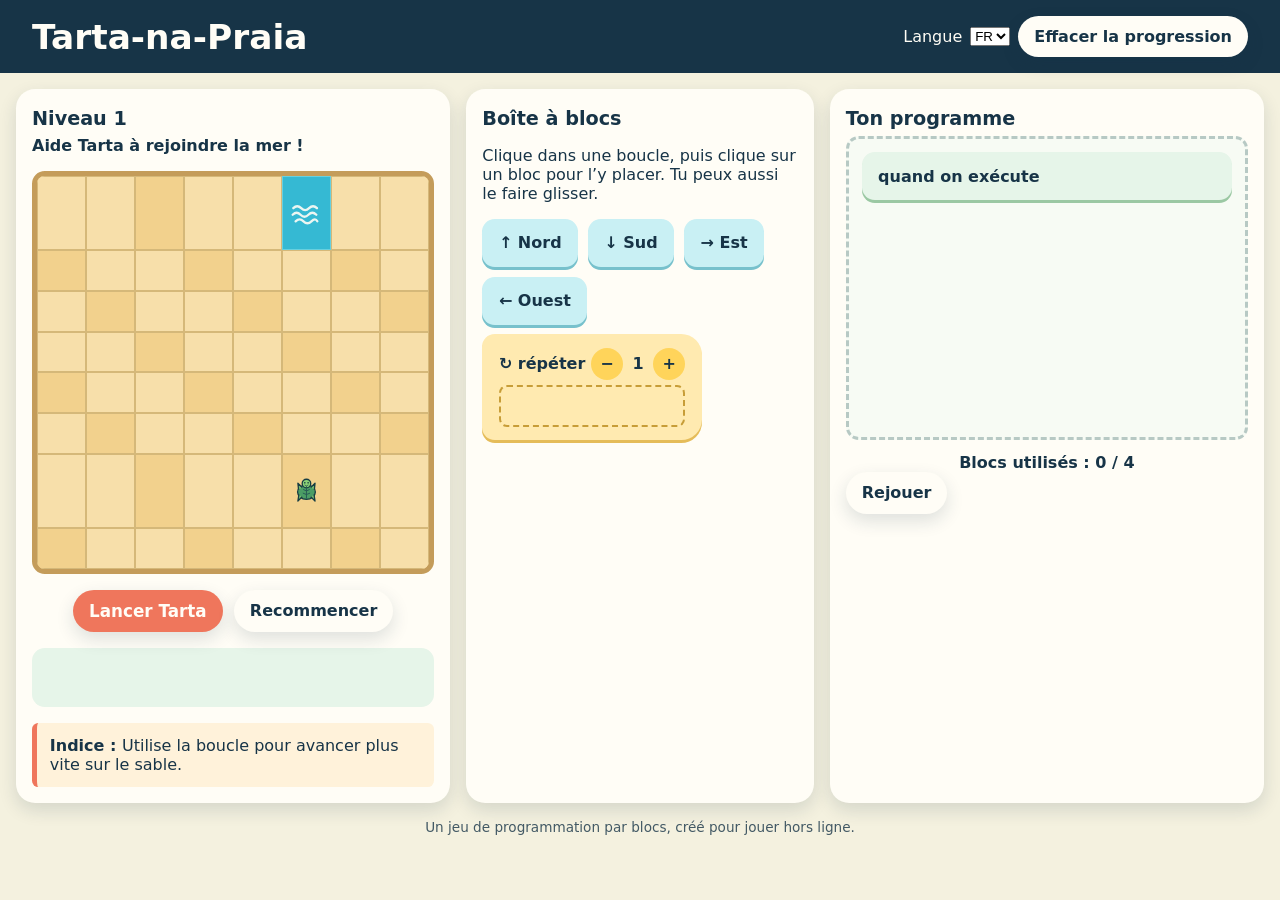
==== index.html @ 9bc4e411 "Premier commit : jeu Tarta-na-Praia, niveau 1 et vérification des langues Co-Authored-By: Claude Opu" ====
<!doctype html>
<html lang="fr">
<head>
  <meta charset="utf-8">
  <meta name="viewport" content="width=device-width, initial-scale=1">
  <title>Tarta-na-Praia</title>
  <style>
    :root { --sable:#f7dfaa; --sable-2:#f2d18d; --mer:#35b9d3; --mer-fonce:#1486aa; --roche:#394652; --encre:#173447; --corail:#ef765c; --jaune:#ffd45a; --blanc:#fffdf6; --ombre:0 7px 18px #15344724; }
    * { box-sizing:border-box; }
    body { margin:0; min-height:100vh; color:var(--encre); background:#f4f1df; font-family:system-ui,-apple-system,"Segoe UI",sans-serif; }
    header { display:flex; align-items:center; justify-content:space-between; gap:1rem; padding:1rem clamp(1rem,3vw,2rem); background:var(--encre); color:var(--blanc); }
    header h1 { margin:0; font-size:clamp(1.4rem,4vw,2.15rem); }
    .top-actions { display:flex; align-items:center; gap:.5rem; flex-wrap:wrap; justify-content:flex-end; }
    button, .bloc { font:inherit; }
    button { border:0; border-radius:999px; padding:.7rem 1rem; font-weight:800; color:var(--encre); background:var(--jaune); box-shadow:var(--ombre); cursor:pointer; touch-action:manipulation; }
    button:hover, button:focus-visible { filter:brightness(.96); outline:3px solid #fff; outline-offset:2px; }
    button.secondary { background:var(--blanc); }
    button.danger { background:#ffc3b7; }
    main { display:grid; grid-template-columns:minmax(250px,1fr) minmax(220px,.8fr) minmax(250px,1fr); gap:1rem; max-width:1500px; margin:0 auto; padding:1rem; }
    .zone { min-width:0; }
    .panneau { background:var(--blanc); border-radius:1.2rem; padding:1rem; box-shadow:var(--ombre); }
    h2 { margin:.1rem 0 .4rem; font-size:1.2rem; }
    .consigne { margin:.25rem 0 1rem; font-weight:700; }
    #grille { display:grid; grid-template-columns:repeat(8,1fr); aspect-ratio:1; width:min(100%,500px); margin:auto; border:5px solid #c49c5a; border-radius:.8rem; overflow:hidden; background:var(--sable); }
    .case { position:relative; display:grid; place-items:center; border:1px solid #d5b879; background:var(--sable); }
    .case:nth-child(3n) { background:var(--sable-2); }
    .case.mer { background:var(--mer); border-color:#67d0df; }
    .case.rocher { background:var(--sable-2); }
    .case svg { width:70%; height:70%; }
    .vagues { color:var(--blanc); opacity:.9; }
    .panneau-actions { display:flex; justify-content:center; gap:.7rem; flex-wrap:wrap; margin-top:1rem; }
    .panneau-actions #executer { background:var(--corail); color:var(--blanc); font-size:1.05rem; }
    .statut { min-height:3.7rem; margin:1rem 0 0; padding:.7rem 1rem; border-radius:.8rem; background:#e6f5e9; font-weight:700; text-align:center; }
    .statut.echec { background:#fff0df; }
    .statut.succes { background:#fff3ad; }
    .bibliotheque { display:flex; flex-wrap:wrap; gap:.6rem; align-items:center; }
    .bloc { user-select:none; touch-action:none; display:flex; align-items:center; gap:.35rem; min-height:3rem; padding:.65rem .85rem; border:3px solid transparent; border-radius:.8rem; background:#e6f5e9; box-shadow:0 3px 0 #9bc8a3; cursor:grab; font-weight:800; }
    .bloc:active { cursor:grabbing; }
    .supprimer { margin-left:auto; padding:.15rem .45rem; min-height:2rem; box-shadow:none; background:#ffc3b7; color:var(--encre); }
    .bloc.direction { background:#c9f0f4; box-shadow:0 3px 0 #77c1cc; }
    .bloc.boucle { background:#ffeab0; box-shadow:0 3px 0 #e5bc59; border-radius:.8rem 1.3rem 1.3rem .8rem; flex-direction:column; align-items:stretch; min-width:11rem; }
    .entete-boucle { display:flex; align-items:center; gap:.35rem; }
    .repeteur { display:flex; align-items:center; gap:.2rem; margin-left:auto; }
    .repeteur button { min-width:2rem; min-height:2rem; padding:.2rem .55rem; box-shadow:none; }
    .repeteur output { min-width:1.5rem; text-align:center; }
    .conteneur-boucle { min-height:2.6rem; padding:.35rem; border:2px dashed #c79d38; border-radius:.5rem; display:flex; flex-direction:column; gap:.4rem; }
    .conteneur-boucle.cible-active { border-color:var(--corail); background:#fff3e7; }
    .conteneur-boucle:empty::after { content:""; }
    .programme { min-height:19rem; padding:.8rem; border:3px dashed #b7c9c4; border-radius:.8rem; background:#f7fbf4; }
    .programme .bloc { width:fit-content; max-width:100%; }
    .programme > .bloc { margin-bottom:.45rem; }
    .programme > .bloc:not(.boucle), .conteneur-boucle > .bloc:not(.boucle) { width:100%; }
    .drop-active { border-color:var(--corail); background:#fff3e7; }
    .en-cours { border-color:var(--corail) !important; box-shadow:0 0 0 4px #ef765c66, 0 3px 0 #c85442 !important; }
    .compteur { margin:.8rem 0 0; text-align:center; font-weight:800; }
    .aide { margin:1rem 0 0; padding:.8rem; border-left:5px solid var(--corail); background:#fff2da; border-radius:.4rem; }
    footer { max-width:1500px; margin:auto; padding:0 1rem 1rem; font-size:.85rem; text-align:center; opacity:.8; }
    .cache { display:none !important; }
    @media (max-width:900px) { main { grid-template-columns:1fr 1fr; } .zone.grille-zone { grid-column:1 / -1; } }
    @media (max-width:620px) { header { align-items:flex-start; flex-direction:column; } .top-actions { justify-content:flex-start; } main { grid-template-columns:1fr; padding:.7rem; } .zone.grille-zone { grid-column:auto; } .panneau { padding:.8rem; } button { min-height:2.8rem; } }
  </style>
</head>
<body>
  <header>
    <h1 id="titre-jeu"></h1>
    <div class="top-actions"><label for="langues" id="label-langue"></label><select id="langues" aria-label="Langue"></select><button class="secondary" id="effacer"></button></div>
  </header>
  <main>
    <section class="zone grille-zone panneau">
      <h2 id="titre-niveau"></h2><p class="consigne" id="consigne"></p>
      <div id="grille" aria-label="Grille de jeu"></div>
      <div class="panneau-actions"><button id="executer"></button><button class="secondary" id="recommencer"></button></div>
      <div id="statut" class="statut" role="status"></div>
      <div class="aide"><strong id="indice-titre"></strong><span id="indice"></span></div>
    </section>
    <section class="zone panneau"><h2 id="boite-titre"></h2><p id="boite-explication"></p><div class="bibliotheque" id="bibliotheque"></div></section>
    <section class="zone panneau"><h2 id="programme-titre"></h2><div class="programme" id="programme"></div><p class="compteur" id="compteur"></p><button class="secondary" id="niveau-suivant"></button></section>
  </main>
  <footer id="pied"></footer>
  <script>
    "use strict";
    const TEXTES = {
      fr: {
        titre_jeu:"Tarta-na-Praia", niveau:"Niveau 1", consigne:"Aide Tarta à rejoindre la mer !", indice_titre:"Indice : ", indice_niveau_1:"Utilise la boucle pour avancer plus vite sur le sable.",
        boite_titre:"Boîte à blocs", boite_explication:"Clique dans une boucle, puis clique sur un bloc pour l’y placer. Tu peux aussi le faire glisser.", programme_titre:"Ton programme", lancer:"Lancer Tarta", recommencer:"Recommencer", effacer_progression:"Effacer la progression", langue:"Langue", langue_fr:"FR", blocs_utilises:"Blocs utilisés : {utilises} / {max}",
        quand_execute:"quand on exécute", nord:"Nord", sud:"Sud", est:"Est", ouest:"Ouest", repeter:"répéter", fois:"fois", ajouter:"Ajouter", niveau_suivant:"Niveau suivant", rejouer:"Rejouer", pied:"Un jeu de programmation par blocs, créé pour jouer hors ligne.",
        succes:"Bravo ! Tarta est dans la mer !", echec:"Oh non, Tarta n'est pas arrivée à la mer. Essaie encore !", progression_effacee:"Progression effacée.", niveau_debloque:"Niveau terminé !", erreur_langue:"Langue indisponible, retour au français.", supprimer:"Supprimer", aria_grille:"Grille du niveau", aria_bloc:"Bloc {nom}", plage:"Mer"
      }
    };
    const NIVEAUX = [{ id:"niveau-1", grille:[".....M..","........","........","........","........","........",".....S..","........"], depart:{ligne:6,colonne:5}, but:{ligne:0,colonne:5}, maxBlocs:4, indice:"indice_niveau_1", titre:"niveau" }];
    const directions = { nord:{ligne:-1,colonne:0}, sud:{ligne:1,colonne:0}, est:{ligne:0,colonne:1}, ouest:{ligne:0,colonne:-1} };
    const stockage = "tarta-na-praia-progression";
    let langue = "fr", indexNiveau = 0, programme = [], execution = false, position = {...NIVEAUX[0].depart}, cibleActive = null;
    const el = id => document.getElementById(id);
    function t(cle, valeurs={}) { const source = TEXTES[langue] || TEXTES.fr; let texte = source[cle]; if (texte === undefined) { console.warn(`Clé de traduction manquante: ${cle}`); texte = TEXTES.fr[cle] ?? cle; } return texte.replace(/\{(\w+)\}/g, (_, nom) => valeurs[nom] ?? `{${nom}}`); }
    function svgTortue() { return `<svg viewBox="0 0 100 100" aria-label="Tarta" role="img"><ellipse cx="50" cy="53" rx="27" ry="22" fill="#4b9d65" stroke="#173d42" stroke-width="4"/><path d="M37 39l-13-13 2 20M63 39l13-13-2 20M37 67L24 80l3-19M63 67l13 13-3-19" fill="#76bd70" stroke="#173d42" stroke-width="4" stroke-linejoin="round"/><circle cx="50" cy="27" r="13" fill="#8bd277" stroke="#173d42" stroke-width="4"/><circle cx="45" cy="25" r="2.5" fill="#173d42"/><circle cx="55" cy="25" r="2.5" fill="#173d42"/><path d="M45 32q5 5 10 0" fill="none" stroke="#173d42" stroke-width="2" stroke-linecap="round"/><path d="M40 45q10 9 20 0M39 56q11 9 22 0M50 35v38" fill="none" stroke="#285c55" stroke-width="3"/></svg>`; }
    function svgRocher() { return `<svg viewBox="0 0 100 100" aria-hidden="true"><path d="M15 76L20 36 44 18 72 25 89 60 78 82 35 87z" fill="#394652" stroke="#26343e" stroke-width="5"/><path d="M29 38l19-10 18 5" fill="none" stroke="#71808a" stroke-width="5" stroke-linecap="round" opacity=".65"/></svg>`; }
    function svgVagues() { return `<svg class="vagues" viewBox="0 0 100 100" aria-label="${t("plage")}"><path d="M10 35q12-12 24 0t24 0 24 0M8 55q12-12 24 0t24 0 24 0M17 75q12-12 24 0t24 0 18 0" fill="none" stroke="currentColor" stroke-width="7" stroke-linecap="round"/></svg>`; }
    function niveau() { return NIVEAUX[indexNiveau]; }
    function afficherTextes() { document.documentElement.lang = langue; el("titre-jeu").textContent=t("titre_jeu"); el("label-langue").textContent=t("langue"); el("effacer").textContent=t("effacer_progression"); el("titre-niveau").textContent=t(niveau().titre); el("consigne").textContent=t("consigne"); el("boite-titre").textContent=t("boite_titre"); el("boite-explication").textContent=t("boite_explication"); el("programme-titre").textContent=t("programme_titre"); el("executer").textContent=t("lancer"); el("recommencer").textContent=t("recommencer"); el("indice-titre").textContent=t("indice_titre"); el("indice").textContent=t(niveau().indice); el("pied").textContent=t("pied"); el("niveau-suivant").textContent=NIVEAUX.length>1?t("niveau_suivant"):t("rejouer"); el("niveau-suivant").classList.toggle("cache", false); construireLangues(); afficherCompteur(); }
    function construireLangues() { const select=el("langues"), ancienne=select.value; select.innerHTML=""; Object.keys(TEXTES).forEach(code=>{ const option=document.createElement("option"); option.value=code; option.textContent=t(`langue_${code}`); select.append(option); }); select.value=TEXTES[langue]?langue:"fr"; if(ancienne && TEXTES[ancienne]) select.value=ancienne; }
    function dessinerGrille() { const niveauActuel=niveau(), grille=el("grille"); grille.innerHTML=""; grille.setAttribute("aria-label",t("aria_grille")); niveauActuel.grille.forEach((ligne,li)=>[...ligne].forEach((type,co)=>{ const cellule=document.createElement("div"); cellule.className="case"; if(type==="M") { cellule.classList.add("mer"); cellule.innerHTML=svgVagues(); } else if(type==="#") { cellule.classList.add("rocher"); cellule.innerHTML=svgRocher(); } if(li===position.ligne && co===position.colonne) { cellule.insertAdjacentHTML("beforeend",svgTortue()); cellule.classList.add("tarta"); } grille.append(cellule); })); }
    function fabriquerBloc(type, options={}) { const bloc=document.createElement("div"); bloc.className=`bloc ${type=== "boucle" ? "boucle":"direction"}`; bloc.dataset.type=type; bloc.draggable=true; bloc.setAttribute("role","button"); bloc.setAttribute("aria-label",t("aria_bloc",{nom:type==="depart"?t("quand_execute"):type==="boucle"?t("repeter"):t(type)})); if(type!=="boucle" && type!=="depart") { bloc.textContent={nord:"↑ ",sud:"↓ ",est:"→ ",ouest:"← "}[type]+t(type); } else if(type==="boucle") { const entete=document.createElement("div"); entete.className="entete-boucle"; entete.append("↻ ",t("repeter")); const repeteur=document.createElement("span"); repeteur.className="repeteur"; const moins=document.createElement("button"); moins.type="button"; moins.textContent="−"; moins.setAttribute("aria-label","−"); const valeur=document.createElement("output"); valeur.textContent=options.repetitions||1; const plus=document.createElement("button"); plus.type="button"; plus.textContent="+"; plus.setAttribute("aria-label","+"); moins.addEventListener("click",e=>{e.stopPropagation(); valeur.value=Math.max(1,Number(valeur.value)-1);}); plus.addEventListener("click",e=>{e.stopPropagation(); valeur.value=Math.min(9,Number(valeur.value)+1);}); repeteur.append(moins,valeur,plus); entete.append(repeteur); bloc.append(entete); const contenu=document.createElement("div"); contenu.className="conteneur-boucle"; bloc.append(contenu); } ajouterInteractions(bloc); return bloc; }
    function ajouterInteractions(bloc) { bloc.addEventListener("dragstart",e=>{ bloc.dataset.drague="oui"; e.dataTransfer.setData("text/plain",bloc.dataset.type); e.dataTransfer.effectAllowed="copy"; }); bloc.addEventListener("dragend",()=>setTimeout(()=>delete bloc.dataset.drague,1000)); bloc.addEventListener("click",()=>{ if(bloc.dataset.drague) { delete bloc.dataset.drague; return; } if(!execution && !bloc.closest("#programme")) ajouterAuProgramme(bloc.dataset.type); }); }
    function construireBibliotheque() { const b=el("bibliotheque"); b.innerHTML=""; ["nord","sud","est","ouest","boucle"].forEach(type=>b.append(fabriquerBloc(type))); }
    function ajouterAuProgramme(type, cible=cibleActive || el("programme"), repetitions=1) { if(compterBlocs(programme)>=niveau().maxBlocs) return; const bloc=fabriquerBloc(type,{repetitions}); ajouterBoutonSuppression(bloc); cible.append(bloc); if(type==="boucle") { const contenu=bloc.querySelector(".conteneur-boucle"); installerZoneDepot(contenu); installerCibleClique(contenu); } programme=serialiserProgramme(); afficherCompteur(); }
    function compterBlocs(noeuds=programme) { return noeuds.reduce((total,noeud)=>total+1+(noeud.type==="boucle"?compterBlocs(noeud.enfants):0),0); }
    function serialiserProgramme(conteneur=el("programme")) { return [...conteneur.children].filter(n=>n.dataset.type && n.dataset.type!=="depart").map(n=>({type:n.dataset.type,repetitions:n.dataset.type==="boucle"?Number(n.querySelector("output").value):undefined,enfants:n.dataset.type==="boucle"?serialiserProgramme(n.querySelector(".conteneur-boucle")):[]})); }
    function rendreProgramme() { const zone=el("programme"); zone.innerHTML=""; const depart=fabriquerBloc("depart"); depart.dataset.type="depart"; depart.draggable=false; depart.className="bloc"; depart.textContent=t("quand_execute"); zone.append(depart); programme.forEach(noeud=>zone.append(rendreNoeud(noeud))); installerZoneDepot(zone); afficherCompteur(); }
    function ajouterBoutonSuppression(bloc) { const bouton=document.createElement("button"); bouton.type="button"; bouton.className="supprimer"; bouton.textContent="×"; bouton.setAttribute("aria-label",t("supprimer")); bouton.title=t("supprimer"); bouton.addEventListener("click",e=>{ e.stopPropagation(); if(execution) return; bloc.remove(); programme=serialiserProgramme(); afficherCompteur(); }); bloc.append(bouton); }
    function rendreNoeud(noeud) { const bloc=fabriquerBloc(noeud.type,{repetitions:noeud.repetitions}); if(noeud.type==="boucle") { const contenu=bloc.querySelector(".conteneur-boucle"); noeud.enfants.forEach(enfant=>contenu.append(rendreNoeud(enfant))); installerZoneDepot(contenu); installerCibleClique(contenu); } ajouterBoutonSuppression(bloc); return bloc; }
    function installerZoneDepot(zone) { if(zone.dataset.depotInstalle==="oui") return; zone.dataset.depotInstalle="oui"; zone.addEventListener("dragover",e=>{e.preventDefault(); e.stopPropagation(); if(compterBlocs(programme)<niveau().maxBlocs) zone.classList.add("drop-active");}); zone.addEventListener("dragleave",()=>zone.classList.remove("drop-active")); zone.addEventListener("drop",e=>{e.preventDefault(); e.stopPropagation(); zone.classList.remove("drop-active"); if(compterBlocs(programme)>=niveau().maxBlocs) return; const type=e.dataTransfer.getData("text/plain"); if(["nord","sud","est","ouest","boucle"].includes(type)) { ajouterAuProgramme(type,zone); } }); }
    function installerCibleClique(zone) { if(zone.dataset.clicInstalle==="oui") return; zone.dataset.clicInstalle="oui"; zone.addEventListener("click",e=>{ e.stopPropagation(); cibleActive=zone; document.querySelectorAll(".conteneur-boucle").forEach(autre=>autre.classList.toggle("cible-active",autre===zone)); }); }
    function afficherCompteur() { el("compteur").textContent=t("blocs_utilises",{utilises:compterBlocs(programme),max:niveau().maxBlocs}); }
    function reinitialiser() { programme=[]; cibleActive=null; position={...niveau().depart}; execution=false; el("statut").className="statut"; el("statut").textContent=""; dessinerGrille(); rendreProgramme(); }
    function pause(ms) { return new Promise(resolve=>setTimeout(resolve,ms)); }
    function surligner(bloc,on) { bloc.classList.toggle("en-cours",on); }
    async function executerNoeuds(noeuds, elements) { for(let i=0;i<noeuds.length;i++) { const noeud=noeuds[i], bloc=elements[i]; surligner(bloc,true); if(noeud.type==="boucle") { for(let tour=0;tour<noeud.repetitions;tour++) await executerNoeuds(noeud.enfants,[...bloc.querySelector(".conteneur-boucle").children]); } else await deplacer(noeud.type); surligner(bloc,false); if(!execution) return false; } return true; }
    async function deplacer(type) { const niveauActuel=niveau(), delta=directions[type], prochaine={ligne:position.ligne+delta.ligne,colonne:position.colonne+delta.colonne}; await pause(400); if(prochaine.ligne<0||prochaine.ligne>=8||prochaine.colonne<0||prochaine.colonne>=8||niveauActuel.grille[prochaine.ligne][prochaine.colonne]==="#") { const tortue=el("grille").querySelector(".tarta"); if(tortue) { tortue.animate([{transform:"translateX(-5px)"},{transform:"translateX(5px)"},{transform:"translateX(0)"}],{duration:280}); } return; } position=prochaine; dessinerGrille(); }
    async function lancer() { if(execution) return; execution=true; el("statut").className="statut"; el("statut").textContent=""; const noeuds=programme; const blocs=[...el("programme").children].slice(1); await executerNoeuds(noeuds,blocs); execution=false; const atteint=position.ligne===niveau().but.ligne&&position.colonne===niveau().but.colonne; if(atteint) { el("statut").className="statut succes"; el("statut").textContent=t("succes"); const tortue=el("grille").querySelector(".tarta"); if(tortue) tortue.animate([{transform:"translateY(0)"},{transform:"translateY(-8px)"},{transform:"translateY(0)"}],{duration:700,iterations:2}); sauvegarder(); } else { el("statut").className="statut echec"; el("statut").textContent=t("echec"); } }
    function sauvegarder() { try { const donnees=JSON.parse(localStorage.getItem(stockage)||"{}"); donnees[indexNiveau]=true; localStorage.setItem(stockage,JSON.stringify(donnees)); } catch(erreur) { console.warn("Sauvegarde indisponible",erreur); } }
    function effacerProgression() { try { localStorage.removeItem(stockage); el("statut").textContent=t("progression_effacee"); } catch(erreur) { console.warn("Effacement indisponible",erreur); } }
    function changerLangue(code) { langue=TEXTES[code]?code:"fr"; try { localStorage.setItem("tarta-na-praia-langue",langue); } catch(erreur) { console.warn("Langue non mémorisée",erreur); } afficherTextes(); rendreProgramme(); }
    el("executer").addEventListener("click",lancer); el("recommencer").addEventListener("click",reinitialiser); el("effacer").addEventListener("click",effacerProgression); el("langues").addEventListener("change",e=>changerLangue(e.target.value)); el("niveau-suivant").addEventListener("click",()=>{ indexNiveau=NIVEAUX.length>1?(indexNiveau+1)%NIVEAUX.length:0; afficherTextes(); reinitialiser(); });
    try { const langueSauvee=localStorage.getItem("tarta-na-praia-langue"); if(langueSauvee && TEXTES[langueSauvee]) langue=langueSauvee; } catch(erreur) { console.warn("Lecture de langue indisponible",erreur); }
    afficherTextes(); construireBibliotheque(); rendreProgramme(); installerZoneDepot(el("programme")); dessinerGrille();
  </script>
</body>
</html>
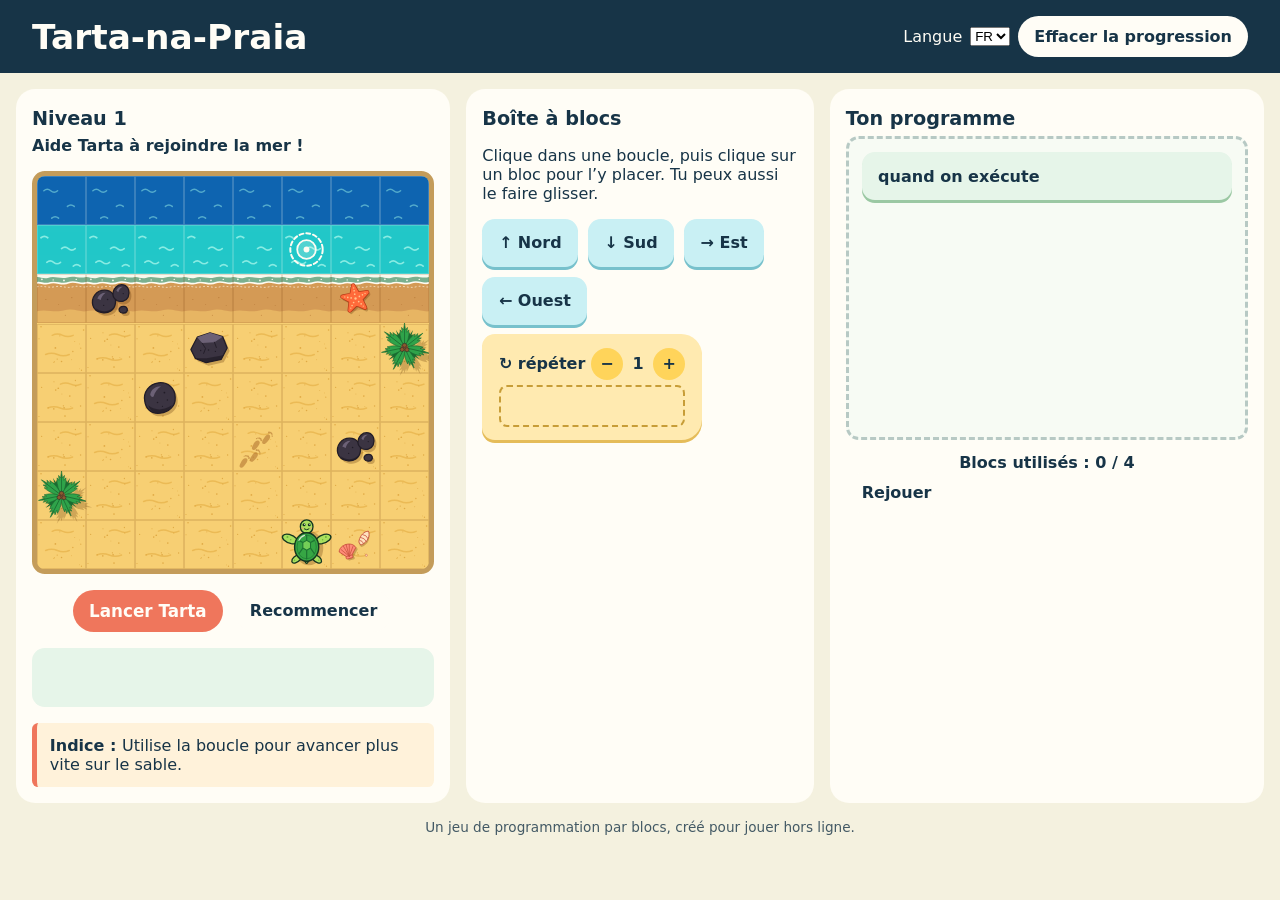
==== commit 4d509dff: "Grille de plage : visuels Claude Design en 3 calques Sprites et palette tarta-plage-A intégrés dans " ====
--- a/index.html
+++ b/index.html
@@ -5,7 +5,7 @@
   <meta name="viewport" content="width=device-width, initial-scale=1">
   <title>Tarta-na-Praia</title>
   <style>
-    :root { --sable:#f7dfaa; --sable-2:#f2d18d; --mer:#35b9d3; --mer-fonce:#1486aa; --roche:#394652; --encre:#173447; --corail:#ef765c; --jaune:#ffd45a; --blanc:#fffdf6; --ombre:0 7px 18px #15344724; }
+    :root { --mer:#35b9d3; --mer-fonce:#1486aa; --encre:#173447; --corail:#ef765c; --jaune:#ffd45a; --blanc:#fffdf6; --ombre:0 7px 18px #15344724; }
     * { box-sizing:border-box; }
     body { margin:0; min-height:100vh; color:var(--encre); background:#f4f1df; font-family:system-ui,-apple-system,"Segoe UI",sans-serif; }
     header { display:flex; align-items:center; justify-content:space-between; gap:1rem; padding:1rem clamp(1rem,3vw,2rem); background:var(--encre); color:var(--blanc); }
@@ -21,13 +21,14 @@
     .panneau { background:var(--blanc); border-radius:1.2rem; padding:1rem; box-shadow:var(--ombre); }
     h2 { margin:.1rem 0 .4rem; font-size:1.2rem; }
     .consigne { margin:.25rem 0 1rem; font-weight:700; }
-    #grille { display:grid; grid-template-columns:repeat(8,1fr); aspect-ratio:1; width:min(100%,500px); margin:auto; border:5px solid #c49c5a; border-radius:.8rem; overflow:hidden; background:var(--sable); }
-    .case { position:relative; display:grid; place-items:center; border:1px solid #d5b879; background:var(--sable); }
-    .case:nth-child(3n) { background:var(--sable-2); }
-    .case.mer { background:var(--mer); border-color:#67d0df; }
-    .case.rocher { background:var(--sable-2); }
-    .case svg { width:70%; height:70%; }
-    .vagues { color:var(--blanc); opacity:.9; }
+    #grille { position:relative; aspect-ratio:1; width:min(100%,500px); margin:auto; border:5px solid #c49c5a; border-radius:.8rem; overflow:hidden; background:var(--sable); }
+    .calque { position:absolute; inset:0; display:grid; grid-template-columns:repeat(8,1fr); grid-template-rows:repeat(8,1fr); }
+    .calque-sol > svg { width:100%; height:100%; display:block; }
+    .calque-objets, .calque-tarta { pointer-events:none; }
+    .calque-objets > svg { width:100%; height:100%; display:block; overflow:visible; }
+    .tarta-position { grid-area:1 / 1; transform:translate(calc(var(--colonne) * 100%), calc(var(--ligne) * 100%)); transition:transform 250ms ease-in-out; }
+    .tarta-position > svg { width:100%; height:100%; display:block; overflow:visible; }
+    @media (prefers-reduced-motion:reduce) { .tarta-position { transition:none; } }
     .panneau-actions { display:flex; justify-content:center; gap:.7rem; flex-wrap:wrap; margin-top:1rem; }
     .panneau-actions #executer { background:var(--corail); color:var(--blanc); font-size:1.05rem; }
     .statut { min-height:3.7rem; margin:1rem 0 0; padding:.7rem 1rem; border-radius:.8rem; background:#e6f5e9; font-weight:700; text-align:center; }
@@ -59,8 +60,162 @@
     @media (max-width:900px) { main { grid-template-columns:1fr 1fr; } .zone.grille-zone { grid-column:1 / -1; } }
     @media (max-width:620px) { header { align-items:flex-start; flex-direction:column; } .top-actions { justify-content:flex-start; } main { grid-template-columns:1fr; padding:.7rem; } .zone.grille-zone { grid-column:auto; } .panneau { padding:.8rem; } button { min-height:2.8rem; } }
   </style>
+  <style>
+/* Tarta-na-Praia — palette et animations de la grille, style A (plat et coloré).
+   À utiliser avec tarta-plage-A.svg (coller le <svg> une fois dans index.html, ce CSS dans un <style>).
+   c-NOM = remplissage, l-NOM = trait, k-NOM = arrêt de dégradé, tous lus depuis --NOM. */
+:root{
+  --sable: #F7CF73;
+  --sable-clair: #FCE3A2;
+  --sable-grain: #E0AA45;
+  --sable-ride: #EBBA55;
+  --sable-mouille: #D49A55;
+  --sable-mouille-2: #E7B563;
+  --trace: rgba(165,100,35,.5);
+  --eau: #22C7C8;
+  --eau-milieu: #169FC6;
+  --eau-profonde: #0E64B0;
+  --eau-reflet: #9AF2E8;
+  --ecume: #FFFCF2;
+  --roche: #3B3442;
+  --roche-clair: #6C6176;
+  --roche-fonce: #211C27;
+  --ombre: rgba(90,45,5,.28);
+  --carapace: #36A644;
+  --carapace-clair: #74CE57;
+  --carapace-motif: #1D7432;
+  --peau: #A9E05E;
+  --peau-motif: #6FB43A;
+  --contour: #15361F;
+  --palme: #2FA34A;
+  --palme-fonce: #1A6B31;
+  --tronc: #8A5A2E;
+  --coquillage: #FF8C78;
+  --coquillage-2: #FFE2BF;
+  --coquillage-bord: #C9533F;
+  --etoile: #FF6A3A;
+  --etoile-point: #FFC48C;
+  --etoile-bord: #B83A18;
+  --trait-case: rgba(125,70,15,.32);
+  --trait-eau: rgba(255,252,242,.38);
+}
+.c-sable{fill:var(--sable)}.l-sable{stroke:var(--sable)}.k-sable{stop-color:var(--sable)}
+.c-sable-clair{fill:var(--sable-clair)}.l-sable-clair{stroke:var(--sable-clair)}.k-sable-clair{stop-color:var(--sable-clair)}
+.c-sable-grain{fill:var(--sable-grain)}.l-sable-grain{stroke:var(--sable-grain)}.k-sable-grain{stop-color:var(--sable-grain)}
+.c-sable-ride{fill:var(--sable-ride)}.l-sable-ride{stroke:var(--sable-ride)}.k-sable-ride{stop-color:var(--sable-ride)}
+.c-sable-mouille{fill:var(--sable-mouille)}.l-sable-mouille{stroke:var(--sable-mouille)}.k-sable-mouille{stop-color:var(--sable-mouille)}
+.c-sable-mouille-2{fill:var(--sable-mouille-2)}.l-sable-mouille-2{stroke:var(--sable-mouille-2)}.k-sable-mouille-2{stop-color:var(--sable-mouille-2)}
+.c-trace{fill:var(--trace)}.l-trace{stroke:var(--trace)}.k-trace{stop-color:var(--trace)}
+.c-eau{fill:var(--eau)}.l-eau{stroke:var(--eau)}.k-eau{stop-color:var(--eau)}
+.c-eau-milieu{fill:var(--eau-milieu)}.l-eau-milieu{stroke:var(--eau-milieu)}.k-eau-milieu{stop-color:var(--eau-milieu)}
+.c-eau-profonde{fill:var(--eau-profonde)}.l-eau-profonde{stroke:var(--eau-profonde)}.k-eau-profonde{stop-color:var(--eau-profonde)}
+.c-eau-reflet{fill:var(--eau-reflet)}.l-eau-reflet{stroke:var(--eau-reflet)}.k-eau-reflet{stop-color:var(--eau-reflet)}
+.c-ecume{fill:var(--ecume)}.l-ecume{stroke:var(--ecume)}.k-ecume{stop-color:var(--ecume)}
+.c-roche{fill:var(--roche)}.l-roche{stroke:var(--roche)}.k-roche{stop-color:var(--roche)}
+.c-roche-clair{fill:var(--roche-clair)}.l-roche-clair{stroke:var(--roche-clair)}.k-roche-clair{stop-color:var(--roche-clair)}
+.c-roche-fonce{fill:var(--roche-fonce)}.l-roche-fonce{stroke:var(--roche-fonce)}.k-roche-fonce{stop-color:var(--roche-fonce)}
+.c-ombre{fill:var(--ombre)}.l-ombre{stroke:var(--ombre)}.k-ombre{stop-color:var(--ombre)}
+.c-carapace{fill:var(--carapace)}.l-carapace{stroke:var(--carapace)}.k-carapace{stop-color:var(--carapace)}
+.c-carapace-clair{fill:var(--carapace-clair)}.l-carapace-clair{stroke:var(--carapace-clair)}.k-carapace-clair{stop-color:var(--carapace-clair)}
+.c-carapace-motif{fill:var(--carapace-motif)}.l-carapace-motif{stroke:var(--carapace-motif)}.k-carapace-motif{stop-color:var(--carapace-motif)}
+.c-peau{fill:var(--peau)}.l-peau{stroke:var(--peau)}.k-peau{stop-color:var(--peau)}
+.c-peau-motif{fill:var(--peau-motif)}.l-peau-motif{stroke:var(--peau-motif)}.k-peau-motif{stop-color:var(--peau-motif)}
+.c-contour{fill:var(--contour)}.l-contour{stroke:var(--contour)}.k-contour{stop-color:var(--contour)}
+.c-palme{fill:var(--palme)}.l-palme{stroke:var(--palme)}.k-palme{stop-color:var(--palme)}
+.c-palme-fonce{fill:var(--palme-fonce)}.l-palme-fonce{stroke:var(--palme-fonce)}.k-palme-fonce{stop-color:var(--palme-fonce)}
+.c-tronc{fill:var(--tronc)}.l-tronc{stroke:var(--tronc)}.k-tronc{stop-color:var(--tronc)}
+.c-coquillage{fill:var(--coquillage)}.l-coquillage{stroke:var(--coquillage)}.k-coquillage{stop-color:var(--coquillage)}
+.c-coquillage-2{fill:var(--coquillage-2)}.l-coquillage-2{stroke:var(--coquillage-2)}.k-coquillage-2{stop-color:var(--coquillage-2)}
+.c-coquillage-bord{fill:var(--coquillage-bord)}.l-coquillage-bord{stroke:var(--coquillage-bord)}.k-coquillage-bord{stop-color:var(--coquillage-bord)}
+.c-etoile{fill:var(--etoile)}.l-etoile{stroke:var(--etoile)}.k-etoile{stop-color:var(--etoile)}
+.c-etoile-point{fill:var(--etoile-point)}.l-etoile-point{stroke:var(--etoile-point)}.k-etoile-point{stop-color:var(--etoile-point)}
+.c-etoile-bord{fill:var(--etoile-bord)}.l-etoile-bord{stroke:var(--etoile-bord)}.k-etoile-bord{stop-color:var(--etoile-bord)}
+.c-trait-case{fill:var(--trait-case)}.l-trait-case{stroke:var(--trait-case)}.k-trait-case{stop-color:var(--trait-case)}
+.c-trait-eau{fill:var(--trait-eau)}.l-trait-eau{stroke:var(--trait-eau)}.k-trait-eau{stop-color:var(--trait-eau)}
+.k0{stop-opacity:0}
+.vagues{animation:tnp-vague 9s linear infinite}
+.vagues-lentes{animation-duration:15s}
+.ecume{animation:tnp-ecume 4.5s ease-in-out infinite}
+.but-onde{transform-box:fill-box;transform-origin:center;animation:tnp-but 2.6s ease-in-out infinite}
+.onde{transform-box:fill-box;transform-origin:center;opacity:.55;animation:tnp-onde 2.4s ease-out infinite}
+.onde-2{animation-delay:.8s}.onde-3{animation-delay:1.6s}
+.tarta-plonge{transform-box:fill-box;transform-origin:center;animation:tnp-plonge .9s ease-out both}
+.tarta-flotte{transform-box:fill-box;transform-origin:center;animation:tnp-flotte 3.2s ease-in-out .9s infinite}
+@keyframes tnp-vague{from{transform:translateX(0)}to{transform:translateX(-100px)}}
+@keyframes tnp-ecume{0%,100%{transform:translateY(0);opacity:1}50%{transform:translateY(2.5px);opacity:.75}}
+@keyframes tnp-but{0%,100%{transform:scale(1)}50%{transform:scale(1.08)}}
+@keyframes tnp-onde{0%{transform:scale(.45);opacity:.9}100%{transform:scale(1.2);opacity:0}}
+@keyframes tnp-plonge{0%{transform:translateY(-8px) scale(1.1)}40%{transform:translateY(2px) scale(.92)}70%{transform:translateY(-1px) scale(1.01)}100%{transform:none}}
+@keyframes tnp-flotte{0%,100%{transform:rotate(-3deg)}50%{transform:rotate(3deg)}}
+@media (prefers-reduced-motion:reduce){.vagues,.ecume,.but-onde,.onde,.tarta-plonge,.tarta-flotte{animation:none!important}}
+  </style>
 </head>
 <body>
+<svg xmlns="http://www.w3.org/2000/svg" width="0" height="0" style="position:absolute;width:0;height:0;overflow:hidden" aria-hidden="true" xmlns:c2pa="http://c2pa.org/manifest">
+
+<defs></defs>
+<symbol id="case-sable" viewBox="0 0 100 100"><rect width="100" height="100" class="c-sable"></rect><path d="M47.8 22.8 q10.5 -5 21 0 t21 0" fill="none" class="l-sable-ride" stroke-width="3" stroke-linecap="round"></path><path d="M21.8 71.3 q12.7 -5 25.4 0 t25.4 0" fill="none" class="l-sable-ride" stroke-width="3" stroke-linecap="round"></path><circle cx="4" cy="88.7" r="1.1" class="c-sable-grain"></circle><circle cx="23.4" cy="71.1" r="1.3" class="c-sable-grain"></circle><circle cx="34.3" cy="73.2" r="1.6" class="c-sable-grain"></circle><circle cx="53.9" cy="67" r="1.4" class="c-sable-grain"></circle><circle cx="79.1" cy="26.3" r="1.2" class="c-sable-grain"></circle><circle cx="69.1" cy="68.2" r="0.9" class="c-sable-grain"></circle><circle cx="66.9" cy="47" r="1.7" class="c-sable-grain"></circle><circle cx="78.3" cy="15.3" r="1.3" class="c-sable-grain"></circle><circle cx="88.9" cy="67.3" r="1.4" class="c-sable-grain"></circle><circle cx="57.1" cy="87.9" r="1.7" class="c-sable-grain"></circle><circle cx="38.2" cy="34.9" r="1.6" class="c-sable-grain"></circle><circle cx="34.6" cy="18" r="1.1" class="c-sable-grain"></circle><circle cx="43.4" cy="31.1" r="1.7" class="c-sable-grain"></circle><circle cx="55.3" cy="71.1" r="1.7" class="c-sable-grain"></circle><circle cx="9.4" cy="29.2" r="1.4" class="c-sable-grain"></circle><circle cx="50.8" cy="42.8" r="1" class="c-sable-grain"></circle><rect x=".6" y=".6" width="98.8" height="98.8" rx="1" fill="none" class="l-trait-case" stroke-width="1.3"></rect></symbol>
+<symbol id="case-sable-2" viewBox="0 0 100 100"><rect width="100" height="100" class="c-sable"></rect><path d="M31 23.1 q10.7 -5 21.4 0 t21.4 0" fill="none" class="l-sable-ride" stroke-width="3" stroke-linecap="round"></path><path d="M17.5 62.2 q12.1 -5 24.2 0 t24.2 0" fill="none" class="l-sable-ride" stroke-width="3" stroke-linecap="round"></path><circle cx="4.1" cy="30.2" r="1.1" class="c-sable-grain"></circle><circle cx="33.8" cy="78.5" r="0.9" class="c-sable-grain"></circle><circle cx="73.1" cy="56" r="1.4" class="c-sable-grain"></circle><circle cx="41.2" cy="71.5" r="1.3" class="c-sable-grain"></circle><circle cx="89.3" cy="49.2" r="1.2" class="c-sable-grain"></circle><circle cx="50" cy="76.3" r="1.6" class="c-sable-grain"></circle><circle cx="70.7" cy="73.1" r="1" class="c-sable-grain"></circle><circle cx="37.5" cy="48.8" r="1.8" class="c-sable-grain"></circle><circle cx="46.6" cy="24.2" r="1.1" class="c-sable-grain"></circle><circle cx="8.2" cy="5.5" r="1.6" class="c-sable-grain"></circle><circle cx="90.7" cy="94.3" r="1.3" class="c-sable-grain"></circle><circle cx="77" cy="35.7" r="1" class="c-sable-grain"></circle><circle cx="86.5" cy="40.6" r="0.9" class="c-sable-grain"></circle><circle cx="86.7" cy="91.5" r="1" class="c-sable-grain"></circle><circle cx="95" cy="12.2" r="1.6" class="c-sable-grain"></circle><circle cx="35.4" cy="77.1" r="1.2" class="c-sable-grain"></circle><rect x=".6" y=".6" width="98.8" height="98.8" rx="1" fill="none" class="l-trait-case" stroke-width="1.3"></rect></symbol>
+<symbol id="case-sable-mouille" viewBox="0 0 100 100">
+<rect width="100" height="100" class="c-sable-mouille"></rect>
+<path d="M0 76 C20 71 36 80 56 74 C74 69 88 78 100 76 V100 H0 Z" class="c-sable-mouille-2"></path>
+<circle cx="18" cy="52" r="1.2" class="c-trace"></circle><circle cx="44" cy="62" r="1" class="c-trace"></circle><circle cx="71" cy="48" r="1.3" class="c-trace"></circle><circle cx="86" cy="64" r="1" class="c-trace"></circle><circle cx="58" cy="84" r="1.1" class="c-trace"></circle>
+<path d="M0 0 H100 V18 C90 23 78 12 64 18 C50 24 38 13 24 19 C14 22 7 16 0 18 Z" class="c-eau" opacity="0.5"></path>
+<g class="ecume">
+<path d="M0 0 H100 V6 C88 10 76 3 62 7 C48 11 36 3 22 8 C12 10 6 5 0 6 Z" class="c-ecume" opacity=".95"></path>
+<path d="M100 18 C90 23 78 12 64 18 C50 24 38 13 24 19 C14 22 7 16 0 18" fill="none" class="l-ecume" stroke-width="3.4" stroke-linecap="round"></path>
+<path d="M0 26 C14 23 22 29 36 26 C50 23 60 30 74 26 C86 23 94 28 100 26" fill="none" class="l-ecume" stroke-width="1.8" stroke-dasharray="2 6" stroke-linecap="round" opacity=".75"></path>
+<circle cx="10" cy="11" r="1.6" class="c-ecume"></circle><circle cx="33" cy="12" r="1.3" class="c-ecume"></circle><circle cx="55" cy="13" r="1.7" class="c-ecume"></circle><circle cx="80" cy="11" r="1.4" class="c-ecume"></circle>
+</g><rect x=".6" y=".6" width="98.8" height="98.8" rx="1" fill="none" class="l-trait-case" stroke-width="1.3"></rect></symbol>
+<symbol id="case-eau" viewBox="0 0 100 100"><rect width="100" height="100" class="c-eau"></rect><g class="vagues" fill="none" stroke-width="3.4" stroke-linecap="round" opacity="0.85"><g class="l-eau-reflet"><path d="M8 26 q7 -6 14 0"></path><path d="M50 48 q7 -6 14 0 q7 6 14 0"></path><path d="M20 76 q7 -6 14 0 q7 6 14 0"></path><path d="M74 84 q7 -6 14 0"></path><path d="M108 26 q7 -6 14 0"></path><path d="M150 48 q7 -6 14 0 q7 6 14 0"></path><path d="M120 76 q7 -6 14 0 q7 6 14 0"></path><path d="M174 84 q7 -6 14 0"></path></g></g><rect x=".6" y=".6" width="98.8" height="98.8" rx="1" fill="none" class="l-trait-eau" stroke-width="1.3"></rect></symbol>
+<symbol id="case-eau-profonde" viewBox="0 0 100 100"><rect width="100" height="100" class="c-eau-profonde"></rect><g class="vagues vagues-lentes" fill="none" stroke-width="3" stroke-linecap="round" opacity="0.5"><g class="l-eau-reflet"><path d="M14 30 q7 -6 14 0 q7 6 14 0"></path><path d="M62 62 q7 -6 14 0"></path><path d="M30 86 q7 -6 14 0"></path><path d="M114 30 q7 -6 14 0 q7 6 14 0"></path><path d="M162 62 q7 -6 14 0"></path><path d="M130 86 q7 -6 14 0"></path></g></g><rect x=".6" y=".6" width="98.8" height="98.8" rx="1" fill="none" class="l-trait-eau" stroke-width="1.3"></rect></symbol>
+<symbol id="but" viewBox="0 0 100 100"><g class="but-onde"><circle cx="50" cy="50" r="33" fill="none" class="l-ecume" stroke-width="4" stroke-dasharray="8 6" stroke-linecap="round"></circle></g><circle cx="50" cy="50" r="19" class="c-ecume" opacity=".22"></circle><circle cx="50" cy="50" r="19" fill="none" class="l-ecume" stroke-width="3.6"></circle><circle cx="50" cy="50" r="6" class="c-ecume"></circle></symbol>
+<symbol id="case-eau-but" viewBox="0 0 100 100"><use href="#case-eau"></use><use href="#but"></use></symbol>
+<symbol id="rocher-1" viewBox="0 0 100 100"><path d="M20 58 C16 40 29 22 48 20 C67 18 82 31 82 50 C83 67 70 80 51 82 C33 84 22 73 20 58 Z" class="c-ombre" transform="translate(5 6)"></path><path d="M20 58 C16 40 29 22 48 20 C67 18 82 31 82 50 C83 67 70 80 51 82 C33 84 22 73 20 58 Z" class="c-roche l-roche-fonce" stroke-width="2.6" stroke-linejoin="round"></path><path d="M27 66 C38 76 58 78 75 66 C72 76 62 82 50 82 C37 82 30 76 27 66 Z" class="c-roche-fonce" opacity=".75"></path><path d="M31 44 C33 33 42 27 53 27 C46 32 40 39 38 48 C35 50 32 48 31 44 Z" class="c-roche-clair" opacity="1"></path><circle cx="60" cy="40" r="1.8" class="c-roche-fonce"></circle><circle cx="66" cy="55" r="1.4" class="c-roche-fonce"></circle><circle cx="46" cy="60" r="1.6" class="c-roche-fonce"></circle><circle cx="56" cy="68" r="1.2" class="c-roche-fonce"></circle></symbol>
+<symbol id="rocher-2" viewBox="0 0 100 100"><path d="M14 64 C10 48 21 33 38 33 C53 33 62 46 60 60 C58 74 46 81 33 79 C22 77 16 72 14 64 Z" class="c-ombre" transform="translate(5 6)"></path><path d="M55 42 C55 29 65 20 76 22 C87 24 90 37 86 47 C82 56 71 58 63 54 C58 51 55 47 55 42 Z" class="c-ombre" transform="translate(5 6)"></path><path d="M68 76 C66 69 72 65 78 66 C84 67 86 73 83 77 C80 81 71 81 68 76 Z" class="c-ombre" transform="translate(5 6)"></path><path d="M14 64 C10 48 21 33 38 33 C53 33 62 46 60 60 C58 74 46 81 33 79 C22 77 16 72 14 64 Z" class="c-roche l-roche-fonce" stroke-width="2.6" stroke-linejoin="round"></path><path d="M55 42 C55 29 65 20 76 22 C87 24 90 37 86 47 C82 56 71 58 63 54 C58 51 55 47 55 42 Z" class="c-roche l-roche-fonce" stroke-width="2.6" stroke-linejoin="round"></path><path d="M68 76 C66 69 72 65 78 66 C84 67 86 73 83 77 C80 81 71 81 68 76 Z" class="c-roche l-roche-fonce" stroke-width="2.6" stroke-linejoin="round"></path><path d="M20 70 C30 78 46 79 56 68 C53 76 45 80 34 79 C26 78 22 75 20 70 Z" class="c-roche-fonce" opacity=".75"></path><path d="M23 50 C26 42 32 38 40 38 C35 42 31 47 30 53 Z" class="c-roche-clair" opacity="1"></path><path d="M62 34 C64 28 69 25 75 26 C70 29 67 32 66 37 Z" class="c-roche-clair" opacity="1"></path><circle cx="44" cy="52" r="1.6" class="c-roche-fonce"></circle><circle cx="36" cy="64" r="1.3" class="c-roche-fonce"></circle><circle cx="76" cy="40" r="1.4" class="c-roche-fonce"></circle></symbol>
+<symbol id="rocher-3" viewBox="0 0 100 100"><path d="M14 54 L27 29 L53 20 L79 28 L88 51 L76 74 L45 81 L23 72 Z" class="c-ombre" transform="translate(5 6)"></path><path d="M14 54 L27 29 L53 20 L79 28 L88 51 L76 74 L45 81 L23 72 Z" class="c-roche l-roche-fonce" stroke-width="2.6" stroke-linejoin="round"></path><path d="M23 72 L45 81 L76 74 L80 66 L46 72 Z" class="c-roche-fonce" opacity=".75"></path><path d="M27 29 L53 20 L79 28 L62 39 L37 41 Z" class="c-roche-clair" opacity="1"></path><circle cx="50" cy="55" r="1.6" class="c-roche-fonce"></circle><circle cx="64" cy="58" r="1.3" class="c-roche-fonce"></circle><circle cx="34" cy="56" r="1.4" class="c-roche-fonce"></circle><path d="M37 41 L44 52 L40 62 M62 39 L66 50" fill="none" class="l-roche-fonce" stroke-width="1.8" stroke-linecap="round"></path></symbol>
+<symbol id="tarta" viewBox="0 0 100 100" overflow="visible"><g transform="translate(50 51) scale(1.12) translate(-50 -51)">
+<ellipse cx="54" cy="58" rx="26.24" ry="31.159999999999997" class="c-ombre"></ellipse>
+<g class="c-peau l-contour" stroke-width="2.4" stroke-linejoin="round">
+<path d="M37 70 C30 71 22 76 23 83 C25 88 33 85 41 77 Z"></path><path d="M63 70 C70 71 78 76 77 83 C75 88 67 85 59 77 Z"></path>
+<path d="M46 79 Q50 93 54 79 Z"></path>
+<path d="M33 42 C24 33 12 30 7 35 C3 40 10 47 22 50 C27 51 31 50 34 49 Z"></path><path d="M67 42 C76 33 88 30 93 35 C97 40 90 47 78 50 C73 51 69 50 66 49 Z"></path>
+<ellipse cx="50" cy="19" rx="11.5" ry="12.5"></ellipse>
+</g>
+<g class="c-peau-motif"><circle cx="15" cy="38" r="1.8"></circle><circle cx="21" cy="43" r="1.4"></circle><circle cx="85" cy="38" r="1.8"></circle><circle cx="79" cy="43" r="1.4"></circle><circle cx="28" cy="80" r="1.3"></circle><circle cx="72" cy="80" r="1.3"></circle></g>
+<circle cx="42.4" cy="22" r="2.1" class="c-coquillage" opacity=".55"></circle><circle cx="57.6" cy="22" r="2.1" class="c-coquillage" opacity=".55"></circle>
+<circle cx="45.2" cy="15.5" r="2.8" class="c-contour"></circle><circle cx="54.8" cy="15.5" r="2.8" class="c-contour"></circle>
+<circle cx="46.1" cy="14.5" r="1" class="c-ecume"></circle><circle cx="55.7" cy="14.5" r="1" class="c-ecume"></circle>
+<path d="M45.8 23.2 Q50 26.6 54.2 23.2" fill="none" class="l-contour" stroke-width="1.8" stroke-linecap="round"></path>
+<ellipse cx="50" cy="56" rx="22" ry="26" class="c-carapace l-contour" stroke-width="2.6"></ellipse>
+<ellipse cx="50" cy="56" rx="17.5" ry="21.5" fill="none" class="l-carapace-motif" stroke-width="1.6" opacity=".7"></ellipse>
+<g fill="none" class="l-carapace-motif" stroke-width="2.2" stroke-linecap="round"><path d="M50 44 V34.5 M57 48 L64 44 M57 58 L64 68 M50 62 V77.5 M43 58 L36 68 M43 48 L36 44"></path></g>
+<polygon points="50,44 57,48 57,58 50,62 43,58 43,48" class="c-carapace-clair l-carapace-motif" stroke-width="2" stroke-linejoin="round"></polygon>
+<path d="M36 44 Q39 37 46 35" fill="none" class="l-ecume" stroke-width="2.2" stroke-linecap="round" opacity=".8"></path></g></symbol>
+<symbol id="eclaboussure" viewBox="0 0 100 100" overflow="visible"><g fill="none" class="l-ecume" stroke-width="3"><circle class="onde" cx="50" cy="52" r="26"></circle><circle class="onde onde-2" cx="50" cy="52" r="36"></circle><circle class="onde onde-3" cx="50" cy="52" r="45"></circle></g><g class="c-ecume"><circle cx="14" cy="28" r="2.4"></circle><circle cx="88" cy="24" r="2"></circle><circle cx="84" cy="84" r="2.6"></circle><circle cx="16" cy="80" r="1.8"></circle></g></symbol>
+<symbol id="tarta-arrivee" viewBox="0 0 100 100" overflow="visible"><use href="#eclaboussure"></use><g class="tarta-plonge"><g class="tarta-flotte"><use href="#tarta"></use></g></g><path d="M30 78 C40 82 60 82 70 78" fill="none" class="l-ecume" stroke-width="2.6" stroke-linecap="round" opacity=".8"></path></symbol>
+<symbol id="palmier" viewBox="0 0 100 100" overflow="visible">
+<g transform="translate(13 13)"><g opacity="0.9"><path d="M50 50 C45 42 40 30 41 14 L45 19 L44 9 L48 14 L50 0 L52 14 L56 9 L55 19 L59 14 C60 30 55 42 50 50 Z" class="c-ombre" transform="translate(50 50) rotate(0) scale(1) translate(-50 -50)"></path><path d="M50 50 C45 42 40 30 41 14 L45 19 L44 9 L48 14 L50 0 L52 14 L56 9 L55 19 L59 14 C60 30 55 42 50 50 Z" class="c-ombre" transform="translate(50 50) rotate(52) scale(0.95) translate(-50 -50)"></path><path d="M50 50 C45 42 40 30 41 14 L45 19 L44 9 L48 14 L50 0 L52 14 L56 9 L55 19 L59 14 C60 30 55 42 50 50 Z" class="c-ombre" transform="translate(50 50) rotate(103) scale(1.02) translate(-50 -50)"></path><path d="M50 50 C45 42 40 30 41 14 L45 19 L44 9 L48 14 L50 0 L52 14 L56 9 L55 19 L59 14 C60 30 55 42 50 50 Z" class="c-ombre" transform="translate(50 50) rotate(155) scale(0.92) translate(-50 -50)"></path><path d="M50 50 C45 42 40 30 41 14 L45 19 L44 9 L48 14 L50 0 L52 14 L56 9 L55 19 L59 14 C60 30 55 42 50 50 Z" class="c-ombre" transform="translate(50 50) rotate(207) scale(1) translate(-50 -50)"></path><path d="M50 50 C45 42 40 30 41 14 L45 19 L44 9 L48 14 L50 0 L52 14 L56 9 L55 19 L59 14 C60 30 55 42 50 50 Z" class="c-ombre" transform="translate(50 50) rotate(258) scale(0.96) translate(-50 -50)"></path><path d="M50 50 C45 42 40 30 41 14 L45 19 L44 9 L48 14 L50 0 L52 14 L56 9 L55 19 L59 14 C60 30 55 42 50 50 Z" class="c-ombre" transform="translate(50 50) rotate(308) scale(1.04) translate(-50 -50)"></path></g></g>
+<path d="M50 50 C45 42 40 30 41 14 L45 19 L44 9 L48 14 L50 0 L52 14 L56 9 L55 19 L59 14 C60 30 55 42 50 50 Z" class="c-palme-fonce" transform="translate(50 50) rotate(26) scale(0.8) translate(-50 -50)"></path><path d="M50 50 C45 42 40 30 41 14 L45 19 L44 9 L48 14 L50 0 L52 14 L56 9 L55 19 L59 14 C60 30 55 42 50 50 Z" class="c-palme-fonce" transform="translate(50 50) rotate(128) scale(0.78) translate(-50 -50)"></path><path d="M50 50 C45 42 40 30 41 14 L45 19 L44 9 L48 14 L50 0 L52 14 L56 9 L55 19 L59 14 C60 30 55 42 50 50 Z" class="c-palme-fonce" transform="translate(50 50) rotate(232) scale(0.82) translate(-50 -50)"></path><path d="M50 50 C45 42 40 30 41 14 L45 19 L44 9 L48 14 L50 0 L52 14 L56 9 L55 19 L59 14 C60 30 55 42 50 50 Z" class="c-palme-fonce" transform="translate(50 50) rotate(334) scale(0.8) translate(-50 -50)"></path>
+<path d="M50 50 C45 42 40 30 41 14 L45 19 L44 9 L48 14 L50 0 L52 14 L56 9 L55 19 L59 14 C60 30 55 42 50 50 Z" class="c-palme l-palme-fonce" transform="translate(50 50) rotate(0) scale(1) translate(-50 -50)" stroke-width="1.2" stroke-linejoin="round"></path><path d="M50 50 C45 42 40 30 41 14 L45 19 L44 9 L48 14 L50 0 L52 14 L56 9 L55 19 L59 14 C60 30 55 42 50 50 Z" class="c-palme l-palme-fonce" transform="translate(50 50) rotate(52) scale(0.95) translate(-50 -50)" stroke-width="1.2" stroke-linejoin="round"></path><path d="M50 50 C45 42 40 30 41 14 L45 19 L44 9 L48 14 L50 0 L52 14 L56 9 L55 19 L59 14 C60 30 55 42 50 50 Z" class="c-palme l-palme-fonce" transform="translate(50 50) rotate(103) scale(1.02) translate(-50 -50)" stroke-width="1.2" stroke-linejoin="round"></path><path d="M50 50 C45 42 40 30 41 14 L45 19 L44 9 L48 14 L50 0 L52 14 L56 9 L55 19 L59 14 C60 30 55 42 50 50 Z" class="c-palme l-palme-fonce" transform="translate(50 50) rotate(155) scale(0.92) translate(-50 -50)" stroke-width="1.2" stroke-linejoin="round"></path><path d="M50 50 C45 42 40 30 41 14 L45 19 L44 9 L48 14 L50 0 L52 14 L56 9 L55 19 L59 14 C60 30 55 42 50 50 Z" class="c-palme l-palme-fonce" transform="translate(50 50) rotate(207) scale(1) translate(-50 -50)" stroke-width="1.2" stroke-linejoin="round"></path><path d="M50 50 C45 42 40 30 41 14 L45 19 L44 9 L48 14 L50 0 L52 14 L56 9 L55 19 L59 14 C60 30 55 42 50 50 Z" class="c-palme l-palme-fonce" transform="translate(50 50) rotate(258) scale(0.96) translate(-50 -50)" stroke-width="1.2" stroke-linejoin="round"></path><path d="M50 50 C45 42 40 30 41 14 L45 19 L44 9 L48 14 L50 0 L52 14 L56 9 L55 19 L59 14 C60 30 55 42 50 50 Z" class="c-palme l-palme-fonce" transform="translate(50 50) rotate(308) scale(1.04) translate(-50 -50)" stroke-width="1.2" stroke-linejoin="round"></path>
+<g class="l-palme-fonce" stroke-width="1.6" stroke-linecap="round" fill="none"><path d="M50 47 L50 8" transform="translate(50 50) rotate(0) scale(1) translate(-50 -50)"></path><path d="M50 47 L50 8" transform="translate(50 50) rotate(52) scale(0.95) translate(-50 -50)"></path><path d="M50 47 L50 8" transform="translate(50 50) rotate(103) scale(1.02) translate(-50 -50)"></path><path d="M50 47 L50 8" transform="translate(50 50) rotate(155) scale(0.92) translate(-50 -50)"></path><path d="M50 47 L50 8" transform="translate(50 50) rotate(207) scale(1) translate(-50 -50)"></path><path d="M50 47 L50 8" transform="translate(50 50) rotate(258) scale(0.96) translate(-50 -50)"></path><path d="M50 47 L50 8" transform="translate(50 50) rotate(308) scale(1.04) translate(-50 -50)"></path></g>
+<circle cx="50" cy="50" r="7" class="c-tronc"></circle>
+<g class="c-tronc l-roche-fonce" stroke-width="1"><circle cx="45" cy="54" r="4.2"></circle><circle cx="55" cy="54.5" r="4.2"></circle><circle cx="50" cy="45.5" r="4.2"></circle></g>
+</symbol>
+<symbol id="coquillages" viewBox="0 0 100 100">
+<g class="c-ombre" transform="translate(34 62) rotate(-15) scale(1.25) translate(2.5 3)"><path d="M-3 11 L-14 -1 C-11 -13 11 -13 14 -1 L3 11 Z"></path><rect x="-5.5" y="9" width="11" height="4.5" rx="1.6"></rect></g><g class="c-ombre" transform="translate(68 36) rotate(32) scale(1.2) translate(2.5 3)"><path d="M0 -13 C7 -9 9 4 2 13 C-1 14 -4 12 -5 9 C-8 0 -6 -9 0 -13 Z"></path></g>
+<g transform="translate(34 62) rotate(-15) scale(1.25)"><g class="c-coquillage l-coquillage-bord" stroke-width="1.4" stroke-linejoin="round"><path d="M-3 11 L-14 -1 C-11 -13 11 -13 14 -1 L3 11 Z"></path><rect x="-5.5" y="9" width="11" height="4.5" rx="1.6"></rect></g><g class="l-coquillage-bord" stroke-width="1.2" stroke-linecap="round"><path d="M0 10 L-10 -4 M0 10 L-5 -8.5 M0 10 L0 -10 M0 10 L5 -8.5 M0 10 L10 -4" fill="none"></path></g></g>
+<g transform="translate(68 36) rotate(32) scale(1.2)"><g class="c-coquillage-2 l-coquillage-bord" stroke-width="1.4"><path d="M0 -13 C7 -9 9 4 2 13 C-1 14 -4 12 -5 9 C-8 0 -6 -9 0 -13 Z"></path></g><path d="M-5 -3 Q1 -6 6 -2 M-6 3 Q1 0 7 4 M-4 8 Q0 6 4 9" fill="none" class="l-coquillage-bord" stroke-width="1.2" stroke-linecap="round"></path></g>
+<circle cx="72" cy="72" r="2.2" class="c-coquillage-2 l-coquillage-bord" stroke-width="1"></circle>
+</symbol>
+<symbol id="etoile-de-mer" viewBox="0 0 100 100">
+<polygon points="45.3,23.4 54.8,40.1 73.8,37.3 60.9,51.5 69.4,68.8 51.9,60.8 38.2,74.3 40.3,55.2 23.3,46.2 42.1,42.4" class="c-ombre l-ombre" stroke-width="7" stroke-linejoin="round" transform="translate(3 4)"></polygon>
+<polygon points="45.3,23.4 54.8,40.1 73.8,37.3 60.9,51.5 69.4,68.8 51.9,60.8 38.2,74.3 40.3,55.2 23.3,46.2 42.1,42.4" fill="none" class="l-etoile-bord" stroke-width="9" stroke-linejoin="round"></polygon>
+<polygon points="45.3,23.4 54.8,40.1 73.8,37.3 60.9,51.5 69.4,68.8 51.9,60.8 38.2,74.3 40.3,55.2 23.3,46.2 42.1,42.4" class="c-etoile l-etoile" stroke-width="6" stroke-linejoin="round"></polygon>
+<g class="c-etoile-point"><circle cx="48.4" cy="41.1" r="1.7"></circle><circle cx="47.2" cy="34.2" r="1.7"></circle><circle cx="46.2" cy="28.3" r="1.3"></circle><circle cx="57.9" cy="45.8" r="1.7"></circle><circle cx="64.1" cy="42.5" r="1.7"></circle><circle cx="69.4" cy="39.7" r="1.3"></circle><circle cx="56.5" cy="56.3" r="1.7"></circle><circle cx="61.5" cy="61.1" r="1.7"></circle><circle cx="65.8" cy="65.3" r="1.3"></circle><circle cx="46.1" cy="58.1" r="1.7"></circle><circle cx="43" cy="64.4" r="1.7"></circle><circle cx="40.4" cy="69.8" r="1.3"></circle><circle cx="41.1" cy="48.7" r="1.7"></circle><circle cx="34.2" cy="47.8" r="1.7"></circle><circle cx="28.2" cy="46.9" r="1.3"></circle><circle cx="50" cy="50" r="2.4"></circle></g></symbol>
+<symbol id="traces-pas" viewBox="0 0 100 100"><g class="c-trace"><g transform="translate(21.9 83.2) rotate(35) scale(-1.3 1.3)"><path d="M0 -8 C4 -8 5 -3 4 2 C3.5 6 3 9 0 9 C-3 9 -3.5 5 -3.5 1 C-4 -4 -3 -8 0 -8 Z"></path><circle cx="-2.4" cy="-11" r="1.5"></circle><circle cx="0" cy="-12.2" r="1.4"></circle><circle cx="2.2" cy="-11.8" r="1.2"></circle><circle cx="4" cy="-10.6" r="1"></circle><circle cx="5.3" cy="-8.8" r=".9"></circle></g><g transform="translate(42.6 70.8) rotate(35) scale(1.3 1.3)"><path d="M0 -8 C4 -8 5 -3 4 2 C3.5 6 3 9 0 9 C-3 9 -3.5 5 -3.5 1 C-4 -4 -3 -8 0 -8 Z"></path><circle cx="-2.4" cy="-11" r="1.5"></circle><circle cx="0" cy="-12.2" r="1.4"></circle><circle cx="2.2" cy="-11.8" r="1.2"></circle><circle cx="4" cy="-10.6" r="1"></circle><circle cx="5.3" cy="-8.8" r=".9"></circle></g><g transform="translate(47 47.1) rotate(35) scale(-1.3 1.3)"><path d="M0 -8 C4 -8 5 -3 4 2 C3.5 6 3 9 0 9 C-3 9 -3.5 5 -3.5 1 C-4 -4 -3 -8 0 -8 Z"></path><circle cx="-2.4" cy="-11" r="1.5"></circle><circle cx="0" cy="-12.2" r="1.4"></circle><circle cx="2.2" cy="-11.8" r="1.2"></circle><circle cx="4" cy="-10.6" r="1"></circle><circle cx="5.3" cy="-8.8" r=".9"></circle></g><g transform="translate(67.7 34.7) rotate(35) scale(1.3 1.3)"><path d="M0 -8 C4 -8 5 -3 4 2 C3.5 6 3 9 0 9 C-3 9 -3.5 5 -3.5 1 C-4 -4 -3 -8 0 -8 Z"></path><circle cx="-2.4" cy="-11" r="1.5"></circle><circle cx="0" cy="-12.2" r="1.4"></circle><circle cx="2.2" cy="-11.8" r="1.2"></circle><circle cx="4" cy="-10.6" r="1"></circle><circle cx="5.3" cy="-8.8" r=".9"></circle></g></g></symbol>
+<symbol id="fond-plage" viewBox="0 0 800 800"><use href="#case-eau-profonde" x="0" y="0" width="100" height="100"></use><use href="#case-eau-profonde" x="100" y="0" width="100" height="100"></use><use href="#case-eau-profonde" x="200" y="0" width="100" height="100"></use><use href="#case-eau-profonde" x="300" y="0" width="100" height="100"></use><use href="#case-eau-profonde" x="400" y="0" width="100" height="100"></use><use href="#case-eau-profonde" x="500" y="0" width="100" height="100"></use><use href="#case-eau-profonde" x="600" y="0" width="100" height="100"></use><use href="#case-eau-profonde" x="700" y="0" width="100" height="100"></use><use href="#case-eau" x="0" y="100" width="100" height="100"></use><use href="#case-eau" x="100" y="100" width="100" height="100"></use><use href="#case-eau" x="200" y="100" width="100" height="100"></use><use href="#case-eau" x="300" y="100" width="100" height="100"></use><use href="#case-eau" x="400" y="100" width="100" height="100"></use><use href="#case-eau" x="500" y="100" width="100" height="100"></use><use href="#case-eau" x="600" y="100" width="100" height="100"></use><use href="#case-eau" x="700" y="100" width="100" height="100"></use><use href="#case-sable-mouille" x="0" y="200" width="100" height="100"></use><use href="#case-sable-mouille" x="100" y="200" width="100" height="100"></use><use href="#case-sable-mouille" x="200" y="200" width="100" height="100"></use><use href="#case-sable-mouille" x="300" y="200" width="100" height="100"></use><use href="#case-sable-mouille" x="400" y="200" width="100" height="100"></use><use href="#case-sable-mouille" x="500" y="200" width="100" height="100"></use><use href="#case-sable-mouille" x="600" y="200" width="100" height="100"></use><use href="#case-sable-mouille" x="700" y="200" width="100" height="100"></use><use href="#case-sable-2" x="0" y="300" width="100" height="100"></use><use href="#case-sable" x="100" y="300" width="100" height="100"></use><use href="#case-sable-2" x="200" y="300" width="100" height="100"></use><use href="#case-sable" x="300" y="300" width="100" height="100"></use><use href="#case-sable" x="400" y="300" width="100" height="100"></use><use href="#case-sable-2" x="500" y="300" width="100" height="100"></use><use href="#case-sable" x="600" y="300" width="100" height="100"></use><use href="#case-sable-2" x="700" y="300" width="100" height="100"></use><use href="#case-sable" x="0" y="400" width="100" height="100"></use><use href="#case-sable-2" x="100" y="400" width="100" height="100"></use><use href="#case-sable" x="200" y="400" width="100" height="100"></use><use href="#case-sable-2" x="300" y="400" width="100" height="100"></use><use href="#case-sable" x="400" y="400" width="100" height="100"></use><use href="#case-sable-2" x="500" y="400" width="100" height="100"></use><use href="#case-sable" x="600" y="400" width="100" height="100"></use><use href="#case-sable" x="700" y="400" width="100" height="100"></use><use href="#case-sable" x="0" y="500" width="100" height="100"></use><use href="#case-sable-2" x="100" y="500" width="100" height="100"></use><use href="#case-sable" x="200" y="500" width="100" height="100"></use><use href="#case-sable" x="300" y="500" width="100" height="100"></use><use href="#case-sable-2" x="400" y="500" width="100" height="100"></use><use href="#case-sable" x="500" y="500" width="100" height="100"></use><use href="#case-sable-2" x="600" y="500" width="100" height="100"></use><use href="#case-sable" x="700" y="500" width="100" height="100"></use><use href="#case-sable-2" x="0" y="600" width="100" height="100"></use><use href="#case-sable" x="100" y="600" width="100" height="100"></use><use href="#case-sable-2" x="200" y="600" width="100" height="100"></use><use href="#case-sable" x="300" y="600" width="100" height="100"></use><use href="#case-sable-2" x="400" y="600" width="100" height="100"></use><use href="#case-sable" x="500" y="600" width="100" height="100"></use><use href="#case-sable" x="600" y="600" width="100" height="100"></use><use href="#case-sable-2" x="700" y="600" width="100" height="100"></use><use href="#case-sable-2" x="0" y="700" width="100" height="100"></use><use href="#case-sable" x="100" y="700" width="100" height="100"></use><use href="#case-sable" x="200" y="700" width="100" height="100"></use><use href="#case-sable-2" x="300" y="700" width="100" height="100"></use><use href="#case-sable" x="400" y="700" width="100" height="100"></use><use href="#case-sable-2" x="500" y="700" width="100" height="100"></use><use href="#case-sable" x="600" y="700" width="100" height="100"></use><use href="#case-sable-2" x="700" y="700" width="100" height="100"></use></symbol>
+<metadata><c2pa:manifest>[base64]//[base64]/oXQRRSB6nNaVkHcbYbBaXupqleTakx/[base64]/[base64]/3cyjxFA3Qo5S46fX0/ihY0VZ7mfb9KF703t5OjWDBWMA4GA1UdDwEB/wQEAwIHgDAVBgNVHSUEDjAMBgorBgEEAYPoXgIBMAwGA1UdEwEB/wQCMAAwHwYDVR0jBBgwFoAUzlHiBIFOZFsj+OPEz5o+nMHXXMIwCgYIKoZIzj0EAwMDZwAwZAIwMXMdFJ4BetLLVY7ORuE9noqbbAZOZn/aArXyTwFAZfKrPzxF2vPoJNf1+UCdg1XGAjBwX1zd9WGqYkqmL5SFqw1QySjr1zJfpJM9+1rdDwSPLMOPOjKuiXjoU/[base64]/tSAKNmelFpZxeAwJIddDYZGpPsOL78hicxr/1GQ=</c2pa:manifest></metadata></svg>
   <header>
     <h1 id="titre-jeu"></h1>
     <div class="top-actions"><label for="langues" id="label-langue"></label><select id="langues" aria-label="Langue"></select><button class="secondary" id="effacer"></button></div>
@@ -68,7 +223,7 @@
   <main>
     <section class="zone grille-zone panneau">
       <h2 id="titre-niveau"></h2><p class="consigne" id="consigne"></p>
-      <div id="grille" aria-label="Grille de jeu"></div>
+      <div id="grille" role="group" aria-label="Plage, grille 8 par 8"></div>
       <div class="panneau-actions"><button id="executer"></button><button class="secondary" id="recommencer"></button></div>
       <div id="statut" class="statut" role="status"></div>
       <div class="aide"><strong id="indice-titre"></strong><span id="indice"></span></div>
@@ -84,23 +239,44 @@
         titre_jeu:"Tarta-na-Praia", niveau:"Niveau 1", consigne:"Aide Tarta à rejoindre la mer !", indice_titre:"Indice : ", indice_niveau_1:"Utilise la boucle pour avancer plus vite sur le sable.",
         boite_titre:"Boîte à blocs", boite_explication:"Clique dans une boucle, puis clique sur un bloc pour l’y placer. Tu peux aussi le faire glisser.", programme_titre:"Ton programme", lancer:"Lancer Tarta", recommencer:"Recommencer", effacer_progression:"Effacer la progression", langue:"Langue", langue_fr:"FR", blocs_utilises:"Blocs utilisés : {utilises} / {max}",
         quand_execute:"quand on exécute", nord:"Nord", sud:"Sud", est:"Est", ouest:"Ouest", repeter:"répéter", fois:"fois", ajouter:"Ajouter", niveau_suivant:"Niveau suivant", rejouer:"Rejouer", pied:"Un jeu de programmation par blocs, créé pour jouer hors ligne.",
-        succes:"Bravo ! Tarta est dans la mer !", echec:"Oh non, Tarta n'est pas arrivée à la mer. Essaie encore !", progression_effacee:"Progression effacée.", niveau_debloque:"Niveau terminé !", erreur_langue:"Langue indisponible, retour au français.", supprimer:"Supprimer", aria_grille:"Grille du niveau", aria_bloc:"Bloc {nom}", plage:"Mer"
+        succes:"Bravo ! Tarta est dans la mer !", echec:"Oh non, Tarta n'est pas arrivée à la mer. Essaie encore !", progression_effacee:"Progression effacée.", niveau_debloque:"Niveau terminé !", erreur_langue:"Langue indisponible, retour au français.", supprimer:"Supprimer", aria_grille:"Plage, grille 8 par 8", aria_bloc:"Bloc {nom}", plage:"Mer"
       }
     };
-    const NIVEAUX = [{ id:"niveau-1", grille:[".....M..","........","........","........","........","........",".....S..","........"], depart:{ligne:6,colonne:5}, but:{ligne:0,colonne:5}, maxBlocs:4, indice:"indice_niveau_1", titre:"niveau" }];
+    const NIVEAUX = [{
+      id:"niveau-1",
+      grille:["........",".....M..","........","........","........","........","........",".....S.."],
+      terrain:[
+        ["eau-profonde","eau-profonde","eau-profonde","eau-profonde","eau-profonde","eau-profonde","eau-profonde","eau-profonde"],
+        ["eau","eau","eau","eau","eau","objectif","eau","eau"],
+        ["sable-mouille","sable-mouille","sable-mouille","sable-mouille","sable-mouille","sable-mouille","sable-mouille","sable-mouille"],
+        ["sable","sable","sable","sable","sable","sable","sable","sable"],
+        ["sable","sable","sable","sable","sable","sable","sable","sable"],
+        ["sable","sable","sable","sable","sable","sable","sable","sable"],
+        ["sable","sable","sable","sable","sable","sable","sable","sable"],
+        ["sable","sable","sable","sable","sable","sable","sable","sable"]
+      ],
+      objets:[
+        [2,1,"rocher-2"],[3,3,"rocher-3"],[4,2,"rocher-1"],[5,6,"rocher-2"],
+        [6,0,"palmier"],[3,7,"palmier"],[7,6,"coquillages"],[2,6,"etoile-de-mer"],[5,4,"traces-pas"]
+      ],
+      depart:{ligne:7,colonne:5}, but:{ligne:1,colonne:5}, maxBlocs:4, indice:"indice_niveau_1", titre:"niveau"
+    }];
     const directions = { nord:{ligne:-1,colonne:0}, sud:{ligne:1,colonne:0}, est:{ligne:0,colonne:1}, ouest:{ligne:0,colonne:-1} };
     const stockage = "tarta-na-praia-progression";
-    let langue = "fr", indexNiveau = 0, programme = [], execution = false, position = {...NIVEAUX[0].depart}, cibleActive = null;
+    let langue = "fr", indexNiveau = 0, programme = [], execution = false, position = {...NIVEAUX[0].depart}, orientation = "nord", arrivee = false, cibleActive = null;
     const el = id => document.getElementById(id);
     function t(cle, valeurs={}) { const source = TEXTES[langue] || TEXTES.fr; let texte = source[cle]; if (texte === undefined) { console.warn(`Clé de traduction manquante: ${cle}`); texte = TEXTES.fr[cle] ?? cle; } return texte.replace(/\{(\w+)\}/g, (_, nom) => valeurs[nom] ?? `{${nom}}`); }
-    function svgTortue() { return `<svg viewBox="0 0 100 100" aria-label="Tarta" role="img"><ellipse cx="50" cy="53" rx="27" ry="22" fill="#4b9d65" stroke="#173d42" stroke-width="4"/><path d="M37 39l-13-13 2 20M63 39l13-13-2 20M37 67L24 80l3-19M63 67l13 13-3-19" fill="#76bd70" stroke="#173d42" stroke-width="4" stroke-linejoin="round"/><circle cx="50" cy="27" r="13" fill="#8bd277" stroke="#173d42" stroke-width="4"/><circle cx="45" cy="25" r="2.5" fill="#173d42"/><circle cx="55" cy="25" r="2.5" fill="#173d42"/><path d="M45 32q5 5 10 0" fill="none" stroke="#173d42" stroke-width="2" stroke-linecap="round"/><path d="M40 45q10 9 20 0M39 56q11 9 22 0M50 35v38" fill="none" stroke="#285c55" stroke-width="3"/></svg>`; }
-    function svgRocher() { return `<svg viewBox="0 0 100 100" aria-hidden="true"><path d="M15 76L20 36 44 18 72 25 89 60 78 82 35 87z" fill="#394652" stroke="#26343e" stroke-width="5"/><path d="M29 38l19-10 18 5" fill="none" stroke="#71808a" stroke-width="5" stroke-linecap="round" opacity=".65"/></svg>`; }
-    function svgVagues() { return `<svg class="vagues" viewBox="0 0 100 100" aria-label="${t("plage")}"><path d="M10 35q12-12 24 0t24 0 24 0M8 55q12-12 24 0t24 0 24 0M17 75q12-12 24 0t24 0 18 0" fill="none" stroke="currentColor" stroke-width="7" stroke-linecap="round"/></svg>`; }
+    const rotations = { nord:0, est:90, sud:180, ouest:270 };
+    function sprite(id, {classe="", rotation=0, label=""}={}) { const use=`<use href="#${id}"/>`; return `<svg class="${classe}" viewBox="0 0 100 100" overflow="visible" ${label?`role="img" aria-label="${label}"`:`aria-hidden="true"`}>${rotation?`<g transform="rotate(${rotation} 50 50)">${use}</g>`:use}</svg>`; }
+    function sol(niveauActuel, li, co) { const type=niveauActuel.terrain?.[li]?.[co]; if(type==="eau-profonde") return "case-eau-profonde"; if(type==="eau" || type==="objectif") return "case-eau"; if(type==="sable-mouille") return "case-sable-mouille"; return (li*5+co*3)%7<3 ? "case-sable-2" : "case-sable"; }
+    function objetA(but, niveauActuel=niveau()) { return (niveauActuel.objets||[]).some(([li,co,id])=>li===but.ligne&&co===but.colonne&&["rocher-1","rocher-2","rocher-3","palmier","etoile-de-mer"].includes(id)); }
+    function caseLibre(niveauActuel, li, co) { const type=niveauActuel.grille[li]?.[co]; return (type==="." || type==="S") && !(li===niveauActuel.depart.ligne && co===niveauActuel.depart.colonne) && !objetA({ligne:li,colonne:co},niveauActuel); }
     function niveau() { return NIVEAUX[indexNiveau]; }
     function afficherTextes() { document.documentElement.lang = langue; el("titre-jeu").textContent=t("titre_jeu"); el("label-langue").textContent=t("langue"); el("effacer").textContent=t("effacer_progression"); el("titre-niveau").textContent=t(niveau().titre); el("consigne").textContent=t("consigne"); el("boite-titre").textContent=t("boite_titre"); el("boite-explication").textContent=t("boite_explication"); el("programme-titre").textContent=t("programme_titre"); el("executer").textContent=t("lancer"); el("recommencer").textContent=t("recommencer"); el("indice-titre").textContent=t("indice_titre"); el("indice").textContent=t(niveau().indice); el("pied").textContent=t("pied"); el("niveau-suivant").textContent=NIVEAUX.length>1?t("niveau_suivant"):t("rejouer"); el("niveau-suivant").classList.toggle("cache", false); construireLangues(); afficherCompteur(); }
     function construireLangues() { const select=el("langues"), ancienne=select.value; select.innerHTML=""; Object.keys(TEXTES).forEach(code=>{ const option=document.createElement("option"); option.value=code; option.textContent=t(`langue_${code}`); select.append(option); }); select.value=TEXTES[langue]?langue:"fr"; if(ancienne && TEXTES[ancienne]) select.value=ancienne; }
-    function dessinerGrille() { const niveauActuel=niveau(), grille=el("grille"); grille.innerHTML=""; grille.setAttribute("aria-label",t("aria_grille")); niveauActuel.grille.forEach((ligne,li)=>[...ligne].forEach((type,co)=>{ const cellule=document.createElement("div"); cellule.className="case"; if(type==="M") { cellule.classList.add("mer"); cellule.innerHTML=svgVagues(); } else if(type==="#") { cellule.classList.add("rocher"); cellule.innerHTML=svgRocher(); } if(li===position.ligne && co===position.colonne) { cellule.insertAdjacentHTML("beforeend",svgTortue()); cellule.classList.add("tarta"); } grille.append(cellule); })); }
-    function fabriquerBloc(type, options={}) { const bloc=document.createElement("div"); bloc.className=`bloc ${type=== "boucle" ? "boucle":"direction"}`; bloc.dataset.type=type; bloc.draggable=true; bloc.setAttribute("role","button"); bloc.setAttribute("aria-label",t("aria_bloc",{nom:type==="depart"?t("quand_execute"):type==="boucle"?t("repeter"):t(type)})); if(type!=="boucle" && type!=="depart") { bloc.textContent={nord:"↑ ",sud:"↓ ",est:"→ ",ouest:"← "}[type]+t(type); } else if(type==="boucle") { const entete=document.createElement("div"); entete.className="entete-boucle"; entete.append("↻ ",t("repeter")); const repeteur=document.createElement("span"); repeteur.className="repeteur"; const moins=document.createElement("button"); moins.type="button"; moins.textContent="−"; moins.setAttribute("aria-label","−"); const valeur=document.createElement("output"); valeur.textContent=options.repetitions||1; const plus=document.createElement("button"); plus.type="button"; plus.textContent="+"; plus.setAttribute("aria-label","+"); moins.addEventListener("click",e=>{e.stopPropagation(); valeur.value=Math.max(1,Number(valeur.value)-1);}); plus.addEventListener("click",e=>{e.stopPropagation(); valeur.value=Math.min(9,Number(valeur.value)+1);}); repeteur.append(moins,valeur,plus); entete.append(repeteur); bloc.append(entete); const contenu=document.createElement("div"); contenu.className="conteneur-boucle"; bloc.append(contenu); } ajouterInteractions(bloc); return bloc; }
+    function dessinerGrille() { const niveauActuel=niveau(), grille=el("grille"), place=(li,co,code)=>code.replace("<svg ",`<svg style="grid-row:${li+1};grid-column:${co+1}" `); let solHtml="", objetsHtml=""; grille.setAttribute("aria-label",t("aria_grille")); niveauActuel.grille.forEach((ligne,li)=>[...ligne].forEach((type,co)=>{ solHtml+=sprite(sol(niveauActuel,li,co),{label:type==="M"?t("plage"):""}); if(type==="#") objetsHtml+=place(li,co,sprite(`rocher-${(li*3+co)%3+1}`)); if(type==="M") objetsHtml+=place(li,co,sprite("but")); })); (niveauActuel.objets||[]).forEach(([li,co,id])=>objetsHtml+=place(li,co,sprite(id))); grille.innerHTML=`<div class="calque calque-sol">${solHtml}</div><div class="calque calque-objets">${objetsHtml}</div><div class="calque calque-tarta"><div class="tarta-position" id="tarta-position"></div></div>`; placerTarta(); }
+    function placerTarta() { const conteneur=el("tarta-position"); conteneur.style.setProperty("--ligne",position.ligne); conteneur.style.setProperty("--colonne",position.colonne); conteneur.innerHTML=arrivee?sprite("tarta-arrivee",{classe:"tarta",label:"Tarta"}):sprite("tarta",{classe:"tarta",rotation:rotations[orientation],label:"Tarta"}); }
+    function fabriquerBloc(type, options={}) { const bloc=document.createElement("div"); bloc.className=`bloc ${type=== "boucle" ? "boucle":"direction"}`; bloc.dataset.type=type; bloc.draggable=true; bloc.setAttribute("role","button"); bloc.setAttribute("aria-label",t("aria_bloc",{nom:type==="depart"?t("quand_execute"):type==="boucle"?t("repeter"):t(type)})); if(type!=="boucle" && type!=="depart") { bloc.textContent={nord:"↑ ",sud:"↓ ",est:"→ ",ouest:"← "}[type]+t(type); } else if(type==="boucle") { const entete=document.createElement("div"); entete.className="entete-boucle"; entete.append("↻ ",t("repeter")); const repeteur=document.createElement("span"); repeteur.className="repeteur"; const moins=document.createElement("button"); moins.type="button"; moins.textContent="−"; moins.setAttribute("aria-label","−"); const valeur=document.createElement("output"); valeur.textContent=options.repetitions||1; const plus=document.createElement("button"); plus.type="button"; plus.textContent="+"; plus.setAttribute("aria-label","+"); moins.addEventListener("click",e=>{e.stopPropagation(); valeur.value=Math.max(1,Number(valeur.value)-1); programme=serialiserProgramme();}); plus.addEventListener("click",e=>{e.stopPropagation(); valeur.value=Math.min(9,Number(valeur.value)+1); programme=serialiserProgramme();}); repeteur.append(moins,valeur,plus); entete.append(repeteur); bloc.append(entete); const contenu=document.createElement("div"); contenu.className="conteneur-boucle"; bloc.append(contenu); } ajouterInteractions(bloc); return bloc; }
     function ajouterInteractions(bloc) { bloc.addEventListener("dragstart",e=>{ bloc.dataset.drague="oui"; e.dataTransfer.setData("text/plain",bloc.dataset.type); e.dataTransfer.effectAllowed="copy"; }); bloc.addEventListener("dragend",()=>setTimeout(()=>delete bloc.dataset.drague,1000)); bloc.addEventListener("click",()=>{ if(bloc.dataset.drague) { delete bloc.dataset.drague; return; } if(!execution && !bloc.closest("#programme")) ajouterAuProgramme(bloc.dataset.type); }); }
     function construireBibliotheque() { const b=el("bibliotheque"); b.innerHTML=""; ["nord","sud","est","ouest","boucle"].forEach(type=>b.append(fabriquerBloc(type))); }
     function ajouterAuProgramme(type, cible=cibleActive || el("programme"), repetitions=1) { if(compterBlocs(programme)>=niveau().maxBlocs) return; const bloc=fabriquerBloc(type,{repetitions}); ajouterBoutonSuppression(bloc); cible.append(bloc); if(type==="boucle") { const contenu=bloc.querySelector(".conteneur-boucle"); installerZoneDepot(contenu); installerCibleClique(contenu); } programme=serialiserProgramme(); afficherCompteur(); }
@@ -112,12 +288,12 @@
     function installerZoneDepot(zone) { if(zone.dataset.depotInstalle==="oui") return; zone.dataset.depotInstalle="oui"; zone.addEventListener("dragover",e=>{e.preventDefault(); e.stopPropagation(); if(compterBlocs(programme)<niveau().maxBlocs) zone.classList.add("drop-active");}); zone.addEventListener("dragleave",()=>zone.classList.remove("drop-active")); zone.addEventListener("drop",e=>{e.preventDefault(); e.stopPropagation(); zone.classList.remove("drop-active"); if(compterBlocs(programme)>=niveau().maxBlocs) return; const type=e.dataTransfer.getData("text/plain"); if(["nord","sud","est","ouest","boucle"].includes(type)) { ajouterAuProgramme(type,zone); } }); }
     function installerCibleClique(zone) { if(zone.dataset.clicInstalle==="oui") return; zone.dataset.clicInstalle="oui"; zone.addEventListener("click",e=>{ e.stopPropagation(); cibleActive=zone; document.querySelectorAll(".conteneur-boucle").forEach(autre=>autre.classList.toggle("cible-active",autre===zone)); }); }
     function afficherCompteur() { el("compteur").textContent=t("blocs_utilises",{utilises:compterBlocs(programme),max:niveau().maxBlocs}); }
-    function reinitialiser() { programme=[]; cibleActive=null; position={...niveau().depart}; execution=false; el("statut").className="statut"; el("statut").textContent=""; dessinerGrille(); rendreProgramme(); }
+    function reinitialiser() { programme=[]; cibleActive=null; position={...niveau().depart}; orientation="nord"; arrivee=false; execution=false; el("statut").className="statut"; el("statut").textContent=""; dessinerGrille(); rendreProgramme(); }
     function pause(ms) { return new Promise(resolve=>setTimeout(resolve,ms)); }
     function surligner(bloc,on) { bloc.classList.toggle("en-cours",on); }
     async function executerNoeuds(noeuds, elements) { for(let i=0;i<noeuds.length;i++) { const noeud=noeuds[i], bloc=elements[i]; surligner(bloc,true); if(noeud.type==="boucle") { for(let tour=0;tour<noeud.repetitions;tour++) await executerNoeuds(noeud.enfants,[...bloc.querySelector(".conteneur-boucle").children]); } else await deplacer(noeud.type); surligner(bloc,false); if(!execution) return false; } return true; }
-    async function deplacer(type) { const niveauActuel=niveau(), delta=directions[type], prochaine={ligne:position.ligne+delta.ligne,colonne:position.colonne+delta.colonne}; await pause(400); if(prochaine.ligne<0||prochaine.ligne>=8||prochaine.colonne<0||prochaine.colonne>=8||niveauActuel.grille[prochaine.ligne][prochaine.colonne]==="#") { const tortue=el("grille").querySelector(".tarta"); if(tortue) { tortue.animate([{transform:"translateX(-5px)"},{transform:"translateX(5px)"},{transform:"translateX(0)"}],{duration:280}); } return; } position=prochaine; dessinerGrille(); }
-    async function lancer() { if(execution) return; execution=true; el("statut").className="statut"; el("statut").textContent=""; const noeuds=programme; const blocs=[...el("programme").children].slice(1); await executerNoeuds(noeuds,blocs); execution=false; const atteint=position.ligne===niveau().but.ligne&&position.colonne===niveau().but.colonne; if(atteint) { el("statut").className="statut succes"; el("statut").textContent=t("succes"); const tortue=el("grille").querySelector(".tarta"); if(tortue) tortue.animate([{transform:"translateY(0)"},{transform:"translateY(-8px)"},{transform:"translateY(0)"}],{duration:700,iterations:2}); sauvegarder(); } else { el("statut").className="statut echec"; el("statut").textContent=t("echec"); } }
+    async function deplacer(type) { const niveauActuel=niveau(), delta=directions[type], prochaine={ligne:position.ligne+delta.ligne,colonne:position.colonne+delta.colonne}; await pause(400); orientation=type; if(prochaine.ligne<0||prochaine.ligne>=8||prochaine.colonne<0||prochaine.colonne>=8||niveauActuel.grille[prochaine.ligne][prochaine.colonne]==="#"||objetA(prochaine,niveauActuel)) { placerTarta(); const tortue=el("grille").querySelector(".tarta"); if(tortue) tortue.animate([{transform:"translateX(-5px)"},{transform:"translateX(5px)"},{transform:"translateX(0)"}],{duration:280}); return; } position=prochaine; placerTarta(); }
+    async function lancer() { if(execution) return; execution=true; if(arrivee) { position={...niveau().depart}; orientation="nord"; arrivee=false; placerTarta(); } el("statut").className="statut"; el("statut").textContent=""; const noeuds=programme; const blocs=[...el("programme").children].slice(1); await executerNoeuds(noeuds,blocs); execution=false; const atteint=position.ligne===niveau().but.ligne&&position.colonne===niveau().but.colonne; if(atteint) { el("statut").className="statut succes"; el("statut").textContent=t("succes"); arrivee=true; placerTarta(); sauvegarder(); } else { el("statut").className="statut echec"; el("statut").textContent=t("echec"); } }
     function sauvegarder() { try { const donnees=JSON.parse(localStorage.getItem(stockage)||"{}"); donnees[indexNiveau]=true; localStorage.setItem(stockage,JSON.stringify(donnees)); } catch(erreur) { console.warn("Sauvegarde indisponible",erreur); } }
     function effacerProgression() { try { localStorage.removeItem(stockage); el("statut").textContent=t("progression_effacee"); } catch(erreur) { console.warn("Effacement indisponible",erreur); } }
     function changerLangue(code) { langue=TEXTES[code]?code:"fr"; try { localStorage.setItem("tarta-na-praia-langue",langue); } catch(erreur) { console.warn("Langue non mémorisée",erreur); } afficherTextes(); rendreProgramme(); }
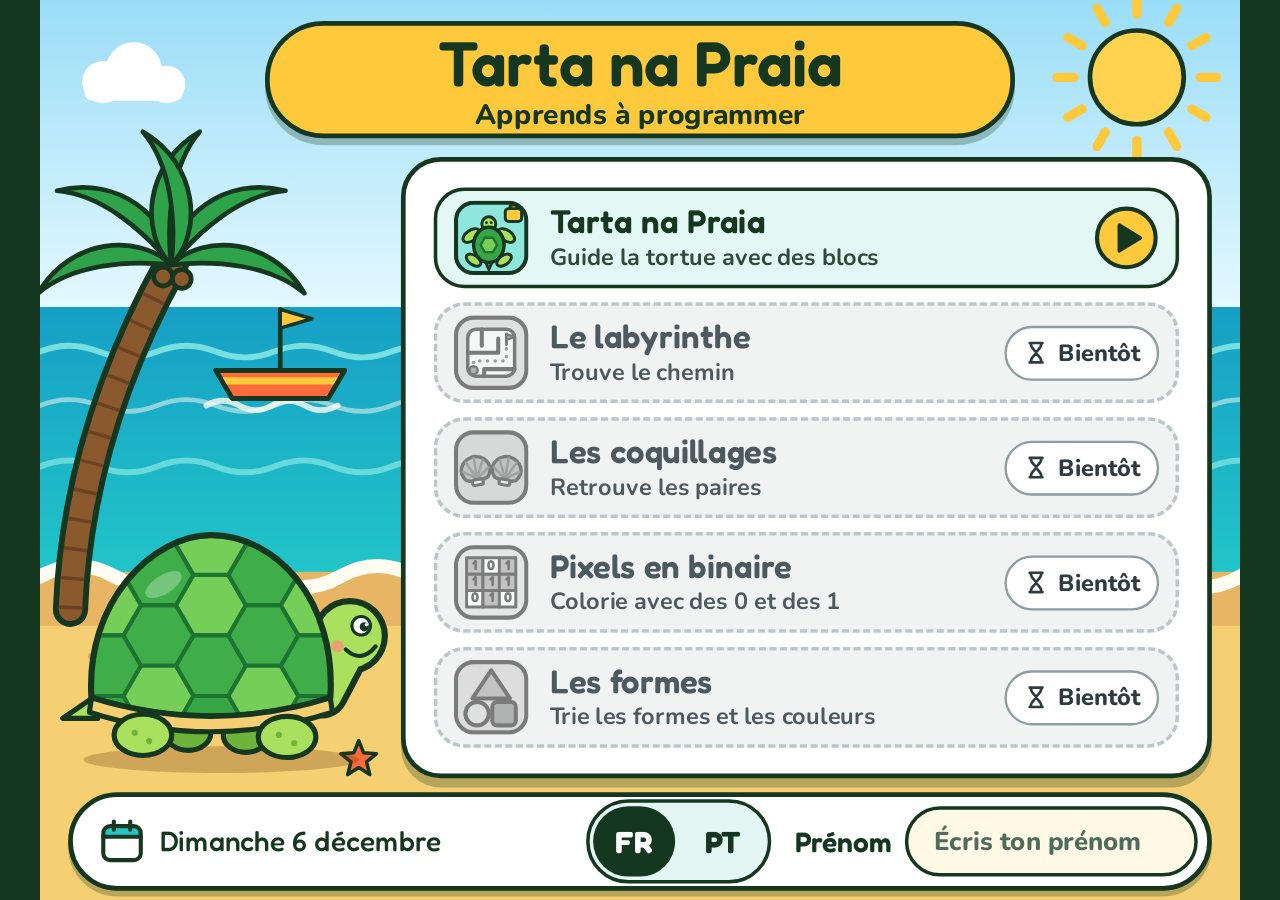
==== commit 695a6b40: "Lanceur d'activités, niveau 2 et titre « Tarta na Praia » - index.html devient le lanceur (maquette " ====
--- a/index.html
+++ b/index.html
@@ -3,303 +3,24 @@
 <head>
   <meta charset="utf-8">
   <meta name="viewport" content="width=device-width, initial-scale=1">
-  <title>Tarta-na-Praia</title>
-  <style>
-    :root { --mer:#35b9d3; --mer-fonce:#1486aa; --encre:#173447; --corail:#ef765c; --jaune:#ffd45a; --blanc:#fffdf6; --ombre:0 7px 18px #15344724; }
-    * { box-sizing:border-box; }
-    body { margin:0; min-height:100vh; color:var(--encre); background:#f4f1df; font-family:system-ui,-apple-system,"Segoe UI",sans-serif; }
-    header { display:flex; align-items:center; justify-content:space-between; gap:1rem; padding:1rem clamp(1rem,3vw,2rem); background:var(--encre); color:var(--blanc); }
-    header h1 { margin:0; font-size:clamp(1.4rem,4vw,2.15rem); }
-    .top-actions { display:flex; align-items:center; gap:.5rem; flex-wrap:wrap; justify-content:flex-end; }
-    button, .bloc { font:inherit; }
-    button { border:0; border-radius:999px; padding:.7rem 1rem; font-weight:800; color:var(--encre); background:var(--jaune); box-shadow:var(--ombre); cursor:pointer; touch-action:manipulation; }
-    button:hover, button:focus-visible { filter:brightness(.96); outline:3px solid #fff; outline-offset:2px; }
-    button.secondary { background:var(--blanc); }
-    button.danger { background:#ffc3b7; }
-    main { display:grid; grid-template-columns:minmax(250px,1fr) minmax(220px,.8fr) minmax(250px,1fr); gap:1rem; max-width:1500px; margin:0 auto; padding:1rem; }
-    .zone { min-width:0; }
-    .panneau { background:var(--blanc); border-radius:1.2rem; padding:1rem; box-shadow:var(--ombre); }
-    h2 { margin:.1rem 0 .4rem; font-size:1.2rem; }
-    .consigne { margin:.25rem 0 1rem; font-weight:700; }
-    #grille { position:relative; aspect-ratio:1; width:min(100%,500px); margin:auto; border:5px solid #c49c5a; border-radius:.8rem; overflow:hidden; background:var(--sable); }
-    .calque { position:absolute; inset:0; display:grid; grid-template-columns:repeat(8,1fr); grid-template-rows:repeat(8,1fr); }
-    .calque-sol > svg { width:100%; height:100%; display:block; }
-    .calque-objets, .calque-tarta { pointer-events:none; }
-    .calque-objets > svg { width:100%; height:100%; display:block; overflow:visible; }
-    .tarta-position { grid-area:1 / 1; transform:translate(calc(var(--colonne) * 100%), calc(var(--ligne) * 100%)); transition:transform 250ms ease-in-out; }
-    .tarta-position > svg { width:100%; height:100%; display:block; overflow:visible; }
-    @media (prefers-reduced-motion:reduce) { .tarta-position { transition:none; } }
-    .panneau-actions { display:flex; justify-content:center; gap:.7rem; flex-wrap:wrap; margin-top:1rem; }
-    .panneau-actions #executer { background:var(--corail); color:var(--blanc); font-size:1.05rem; }
-    .statut { min-height:3.7rem; margin:1rem 0 0; padding:.7rem 1rem; border-radius:.8rem; background:#e6f5e9; font-weight:700; text-align:center; }
-    .statut.echec { background:#fff0df; }
-    .statut.succes { background:#fff3ad; }
-    .bibliotheque { display:flex; flex-wrap:wrap; gap:.6rem; align-items:center; }
-    .bloc { user-select:none; touch-action:none; display:flex; align-items:center; gap:.35rem; min-height:3rem; padding:.65rem .85rem; border:3px solid transparent; border-radius:.8rem; background:#e6f5e9; box-shadow:0 3px 0 #9bc8a3; cursor:grab; font-weight:800; }
-    .bloc:active { cursor:grabbing; }
-    .supprimer { margin-left:auto; padding:.15rem .45rem; min-height:2rem; box-shadow:none; background:#ffc3b7; color:var(--encre); }
-    .bloc.direction { background:#c9f0f4; box-shadow:0 3px 0 #77c1cc; }
-    .bloc.boucle { background:#ffeab0; box-shadow:0 3px 0 #e5bc59; border-radius:.8rem 1.3rem 1.3rem .8rem; flex-direction:column; align-items:stretch; min-width:11rem; }
-    .entete-boucle { display:flex; align-items:center; gap:.35rem; }
-    .repeteur { display:flex; align-items:center; gap:.2rem; margin-left:auto; }
-    .repeteur button { min-width:2rem; min-height:2rem; padding:.2rem .55rem; box-shadow:none; }
-    .repeteur output { min-width:1.5rem; text-align:center; }
-    .conteneur-boucle { min-height:2.6rem; padding:.35rem; border:2px dashed #c79d38; border-radius:.5rem; display:flex; flex-direction:column; gap:.4rem; }
-    .conteneur-boucle.cible-active { border-color:var(--corail); background:#fff3e7; }
-    .conteneur-boucle:empty::after { content:""; }
-    .programme { min-height:19rem; padding:.8rem; border:3px dashed #b7c9c4; border-radius:.8rem; background:#f7fbf4; }
-    .programme .bloc { width:fit-content; max-width:100%; }
-    .programme > .bloc { margin-bottom:.45rem; }
-    .programme > .bloc:not(.boucle), .conteneur-boucle > .bloc:not(.boucle) { width:100%; }
-    .drop-active { border-color:var(--corail); background:#fff3e7; }
-    .en-cours { border-color:var(--corail) !important; box-shadow:0 0 0 4px #ef765c66, 0 3px 0 #c85442 !important; }
-    .compteur { margin:.8rem 0 0; text-align:center; font-weight:800; }
-    .aide { margin:1rem 0 0; padding:.8rem; border-left:5px solid var(--corail); background:#fff2da; border-radius:.4rem; }
-    footer { max-width:1500px; margin:auto; padding:0 1rem 1rem; font-size:.85rem; text-align:center; opacity:.8; }
-    .cache { display:none !important; }
-    @media (max-width:900px) { main { grid-template-columns:1fr 1fr; } .zone.grille-zone { grid-column:1 / -1; } }
-    @media (max-width:620px) { header { align-items:flex-start; flex-direction:column; } .top-actions { justify-content:flex-start; } main { grid-template-columns:1fr; padding:.7rem; } .zone.grille-zone { grid-column:auto; } .panneau { padding:.8rem; } button { min-height:2.8rem; } }
-  </style>
-  <style>
-/* Tarta-na-Praia — palette et animations de la grille, style A (plat et coloré).
-   À utiliser avec tarta-plage-A.svg (coller le <svg> une fois dans index.html, ce CSS dans un <style>).
-   c-NOM = remplissage, l-NOM = trait, k-NOM = arrêt de dégradé, tous lus depuis --NOM. */
-:root{
-  --sable: #F7CF73;
-  --sable-clair: #FCE3A2;
-  --sable-grain: #E0AA45;
-  --sable-ride: #EBBA55;
-  --sable-mouille: #D49A55;
-  --sable-mouille-2: #E7B563;
-  --trace: rgba(165,100,35,.5);
-  --eau: #22C7C8;
-  --eau-milieu: #169FC6;
-  --eau-profonde: #0E64B0;
-  --eau-reflet: #9AF2E8;
-  --ecume: #FFFCF2;
-  --roche: #3B3442;
-  --roche-clair: #6C6176;
-  --roche-fonce: #211C27;
-  --ombre: rgba(90,45,5,.28);
-  --carapace: #36A644;
-  --carapace-clair: #74CE57;
-  --carapace-motif: #1D7432;
-  --peau: #A9E05E;
-  --peau-motif: #6FB43A;
-  --contour: #15361F;
-  --palme: #2FA34A;
-  --palme-fonce: #1A6B31;
-  --tronc: #8A5A2E;
-  --coquillage: #FF8C78;
-  --coquillage-2: #FFE2BF;
-  --coquillage-bord: #C9533F;
-  --etoile: #FF6A3A;
-  --etoile-point: #FFC48C;
-  --etoile-bord: #B83A18;
-  --trait-case: rgba(125,70,15,.32);
-  --trait-eau: rgba(255,252,242,.38);
-}
-.c-sable{fill:var(--sable)}.l-sable{stroke:var(--sable)}.k-sable{stop-color:var(--sable)}
-.c-sable-clair{fill:var(--sable-clair)}.l-sable-clair{stroke:var(--sable-clair)}.k-sable-clair{stop-color:var(--sable-clair)}
-.c-sable-grain{fill:var(--sable-grain)}.l-sable-grain{stroke:var(--sable-grain)}.k-sable-grain{stop-color:var(--sable-grain)}
-.c-sable-ride{fill:var(--sable-ride)}.l-sable-ride{stroke:var(--sable-ride)}.k-sable-ride{stop-color:var(--sable-ride)}
-.c-sable-mouille{fill:var(--sable-mouille)}.l-sable-mouille{stroke:var(--sable-mouille)}.k-sable-mouille{stop-color:var(--sable-mouille)}
-.c-sable-mouille-2{fill:var(--sable-mouille-2)}.l-sable-mouille-2{stroke:var(--sable-mouille-2)}.k-sable-mouille-2{stop-color:var(--sable-mouille-2)}
-.c-trace{fill:var(--trace)}.l-trace{stroke:var(--trace)}.k-trace{stop-color:var(--trace)}
-.c-eau{fill:var(--eau)}.l-eau{stroke:var(--eau)}.k-eau{stop-color:var(--eau)}
-.c-eau-milieu{fill:var(--eau-milieu)}.l-eau-milieu{stroke:var(--eau-milieu)}.k-eau-milieu{stop-color:var(--eau-milieu)}
-.c-eau-profonde{fill:var(--eau-profonde)}.l-eau-profonde{stroke:var(--eau-profonde)}.k-eau-profonde{stop-color:var(--eau-profonde)}
-.c-eau-reflet{fill:var(--eau-reflet)}.l-eau-reflet{stroke:var(--eau-reflet)}.k-eau-reflet{stop-color:var(--eau-reflet)}
-.c-ecume{fill:var(--ecume)}.l-ecume{stroke:var(--ecume)}.k-ecume{stop-color:var(--ecume)}
-.c-roche{fill:var(--roche)}.l-roche{stroke:var(--roche)}.k-roche{stop-color:var(--roche)}
-.c-roche-clair{fill:var(--roche-clair)}.l-roche-clair{stroke:var(--roche-clair)}.k-roche-clair{stop-color:var(--roche-clair)}
-.c-roche-fonce{fill:var(--roche-fonce)}.l-roche-fonce{stroke:var(--roche-fonce)}.k-roche-fonce{stop-color:var(--roche-fonce)}
-.c-ombre{fill:var(--ombre)}.l-ombre{stroke:var(--ombre)}.k-ombre{stop-color:var(--ombre)}
-.c-carapace{fill:var(--carapace)}.l-carapace{stroke:var(--carapace)}.k-carapace{stop-color:var(--carapace)}
-.c-carapace-clair{fill:var(--carapace-clair)}.l-carapace-clair{stroke:var(--carapace-clair)}.k-carapace-clair{stop-color:var(--carapace-clair)}
-.c-carapace-motif{fill:var(--carapace-motif)}.l-carapace-motif{stroke:var(--carapace-motif)}.k-carapace-motif{stop-color:var(--carapace-motif)}
-.c-peau{fill:var(--peau)}.l-peau{stroke:var(--peau)}.k-peau{stop-color:var(--peau)}
-.c-peau-motif{fill:var(--peau-motif)}.l-peau-motif{stroke:var(--peau-motif)}.k-peau-motif{stop-color:var(--peau-motif)}
-.c-contour{fill:var(--contour)}.l-contour{stroke:var(--contour)}.k-contour{stop-color:var(--contour)}
-.c-palme{fill:var(--palme)}.l-palme{stroke:var(--palme)}.k-palme{stop-color:var(--palme)}
-.c-palme-fonce{fill:var(--palme-fonce)}.l-palme-fonce{stroke:var(--palme-fonce)}.k-palme-fonce{stop-color:var(--palme-fonce)}
-.c-tronc{fill:var(--tronc)}.l-tronc{stroke:var(--tronc)}.k-tronc{stop-color:var(--tronc)}
-.c-coquillage{fill:var(--coquillage)}.l-coquillage{stroke:var(--coquillage)}.k-coquillage{stop-color:var(--coquillage)}
-.c-coquillage-2{fill:var(--coquillage-2)}.l-coquillage-2{stroke:var(--coquillage-2)}.k-coquillage-2{stop-color:var(--coquillage-2)}
-.c-coquillage-bord{fill:var(--coquillage-bord)}.l-coquillage-bord{stroke:var(--coquillage-bord)}.k-coquillage-bord{stop-color:var(--coquillage-bord)}
-.c-etoile{fill:var(--etoile)}.l-etoile{stroke:var(--etoile)}.k-etoile{stop-color:var(--etoile)}
-.c-etoile-point{fill:var(--etoile-point)}.l-etoile-point{stroke:var(--etoile-point)}.k-etoile-point{stop-color:var(--etoile-point)}
-.c-etoile-bord{fill:var(--etoile-bord)}.l-etoile-bord{stroke:var(--etoile-bord)}.k-etoile-bord{stop-color:var(--etoile-bord)}
-.c-trait-case{fill:var(--trait-case)}.l-trait-case{stroke:var(--trait-case)}.k-trait-case{stop-color:var(--trait-case)}
-.c-trait-eau{fill:var(--trait-eau)}.l-trait-eau{stroke:var(--trait-eau)}.k-trait-eau{stop-color:var(--trait-eau)}
-.k0{stop-opacity:0}
-.vagues{animation:tnp-vague 9s linear infinite}
-.vagues-lentes{animation-duration:15s}
-.ecume{animation:tnp-ecume 4.5s ease-in-out infinite}
-.but-onde{transform-box:fill-box;transform-origin:center;animation:tnp-but 2.6s ease-in-out infinite}
-.onde{transform-box:fill-box;transform-origin:center;opacity:.55;animation:tnp-onde 2.4s ease-out infinite}
-.onde-2{animation-delay:.8s}.onde-3{animation-delay:1.6s}
-.tarta-plonge{transform-box:fill-box;transform-origin:center;animation:tnp-plonge .9s ease-out both}
-.tarta-flotte{transform-box:fill-box;transform-origin:center;animation:tnp-flotte 3.2s ease-in-out .9s infinite}
-@keyframes tnp-vague{from{transform:translateX(0)}to{transform:translateX(-100px)}}
-@keyframes tnp-ecume{0%,100%{transform:translateY(0);opacity:1}50%{transform:translateY(2.5px);opacity:.75}}
-@keyframes tnp-but{0%,100%{transform:scale(1)}50%{transform:scale(1.08)}}
-@keyframes tnp-onde{0%{transform:scale(.45);opacity:.9}100%{transform:scale(1.2);opacity:0}}
-@keyframes tnp-plonge{0%{transform:translateY(-8px) scale(1.1)}40%{transform:translateY(2px) scale(.92)}70%{transform:translateY(-1px) scale(1.01)}100%{transform:none}}
-@keyframes tnp-flotte{0%,100%{transform:rotate(-3deg)}50%{transform:rotate(3deg)}}
-@media (prefers-reduced-motion:reduce){.vagues,.ecume,.but-onde,.onde,.tarta-plonge,.tarta-flotte{animation:none!important}}
-  </style>
+  <title>Tarta na Praia</title>
+  <link rel="stylesheet" href="lanceur/lanceur.css">
 </head>
 <body>
-<svg xmlns="http://www.w3.org/2000/svg" width="0" height="0" style="position:absolute;width:0;height:0;overflow:hidden" aria-hidden="true" xmlns:c2pa="http://c2pa.org/manifest">
-
-<defs></defs>
-<symbol id="case-sable" viewBox="0 0 100 100"><rect width="100" height="100" class="c-sable"></rect><path d="M47.8 22.8 q10.5 -5 21 0 t21 0" fill="none" class="l-sable-ride" stroke-width="3" stroke-linecap="round"></path><path d="M21.8 71.3 q12.7 -5 25.4 0 t25.4 0" fill="none" class="l-sable-ride" stroke-width="3" stroke-linecap="round"></path><circle cx="4" cy="88.7" r="1.1" class="c-sable-grain"></circle><circle cx="23.4" cy="71.1" r="1.3" class="c-sable-grain"></circle><circle cx="34.3" cy="73.2" r="1.6" class="c-sable-grain"></circle><circle cx="53.9" cy="67" r="1.4" class="c-sable-grain"></circle><circle cx="79.1" cy="26.3" r="1.2" class="c-sable-grain"></circle><circle cx="69.1" cy="68.2" r="0.9" class="c-sable-grain"></circle><circle cx="66.9" cy="47" r="1.7" class="c-sable-grain"></circle><circle cx="78.3" cy="15.3" r="1.3" class="c-sable-grain"></circle><circle cx="88.9" cy="67.3" r="1.4" class="c-sable-grain"></circle><circle cx="57.1" cy="87.9" r="1.7" class="c-sable-grain"></circle><circle cx="38.2" cy="34.9" r="1.6" class="c-sable-grain"></circle><circle cx="34.6" cy="18" r="1.1" class="c-sable-grain"></circle><circle cx="43.4" cy="31.1" r="1.7" class="c-sable-grain"></circle><circle cx="55.3" cy="71.1" r="1.7" class="c-sable-grain"></circle><circle cx="9.4" cy="29.2" r="1.4" class="c-sable-grain"></circle><circle cx="50.8" cy="42.8" r="1" class="c-sable-grain"></circle><rect x=".6" y=".6" width="98.8" height="98.8" rx="1" fill="none" class="l-trait-case" stroke-width="1.3"></rect></symbol>
-<symbol id="case-sable-2" viewBox="0 0 100 100"><rect width="100" height="100" class="c-sable"></rect><path d="M31 23.1 q10.7 -5 21.4 0 t21.4 0" fill="none" class="l-sable-ride" stroke-width="3" stroke-linecap="round"></path><path d="M17.5 62.2 q12.1 -5 24.2 0 t24.2 0" fill="none" class="l-sable-ride" stroke-width="3" stroke-linecap="round"></path><circle cx="4.1" cy="30.2" r="1.1" class="c-sable-grain"></circle><circle cx="33.8" cy="78.5" r="0.9" class="c-sable-grain"></circle><circle cx="73.1" cy="56" r="1.4" class="c-sable-grain"></circle><circle cx="41.2" cy="71.5" r="1.3" class="c-sable-grain"></circle><circle cx="89.3" cy="49.2" r="1.2" class="c-sable-grain"></circle><circle cx="50" cy="76.3" r="1.6" class="c-sable-grain"></circle><circle cx="70.7" cy="73.1" r="1" class="c-sable-grain"></circle><circle cx="37.5" cy="48.8" r="1.8" class="c-sable-grain"></circle><circle cx="46.6" cy="24.2" r="1.1" class="c-sable-grain"></circle><circle cx="8.2" cy="5.5" r="1.6" class="c-sable-grain"></circle><circle cx="90.7" cy="94.3" r="1.3" class="c-sable-grain"></circle><circle cx="77" cy="35.7" r="1" class="c-sable-grain"></circle><circle cx="86.5" cy="40.6" r="0.9" class="c-sable-grain"></circle><circle cx="86.7" cy="91.5" r="1" class="c-sable-grain"></circle><circle cx="95" cy="12.2" r="1.6" class="c-sable-grain"></circle><circle cx="35.4" cy="77.1" r="1.2" class="c-sable-grain"></circle><rect x=".6" y=".6" width="98.8" height="98.8" rx="1" fill="none" class="l-trait-case" stroke-width="1.3"></rect></symbol>
-<symbol id="case-sable-mouille" viewBox="0 0 100 100">
-<rect width="100" height="100" class="c-sable-mouille"></rect>
-<path d="M0 76 C20 71 36 80 56 74 C74 69 88 78 100 76 V100 H0 Z" class="c-sable-mouille-2"></path>
-<circle cx="18" cy="52" r="1.2" class="c-trace"></circle><circle cx="44" cy="62" r="1" class="c-trace"></circle><circle cx="71" cy="48" r="1.3" class="c-trace"></circle><circle cx="86" cy="64" r="1" class="c-trace"></circle><circle cx="58" cy="84" r="1.1" class="c-trace"></circle>
-<path d="M0 0 H100 V18 C90 23 78 12 64 18 C50 24 38 13 24 19 C14 22 7 16 0 18 Z" class="c-eau" opacity="0.5"></path>
-<g class="ecume">
-<path d="M0 0 H100 V6 C88 10 76 3 62 7 C48 11 36 3 22 8 C12 10 6 5 0 6 Z" class="c-ecume" opacity=".95"></path>
-<path d="M100 18 C90 23 78 12 64 18 C50 24 38 13 24 19 C14 22 7 16 0 18" fill="none" class="l-ecume" stroke-width="3.4" stroke-linecap="round"></path>
-<path d="M0 26 C14 23 22 29 36 26 C50 23 60 30 74 26 C86 23 94 28 100 26" fill="none" class="l-ecume" stroke-width="1.8" stroke-dasharray="2 6" stroke-linecap="round" opacity=".75"></path>
-<circle cx="10" cy="11" r="1.6" class="c-ecume"></circle><circle cx="33" cy="12" r="1.3" class="c-ecume"></circle><circle cx="55" cy="13" r="1.7" class="c-ecume"></circle><circle cx="80" cy="11" r="1.4" class="c-ecume"></circle>
-</g><rect x=".6" y=".6" width="98.8" height="98.8" rx="1" fill="none" class="l-trait-case" stroke-width="1.3"></rect></symbol>
-<symbol id="case-eau" viewBox="0 0 100 100"><rect width="100" height="100" class="c-eau"></rect><g class="vagues" fill="none" stroke-width="3.4" stroke-linecap="round" opacity="0.85"><g class="l-eau-reflet"><path d="M8 26 q7 -6 14 0"></path><path d="M50 48 q7 -6 14 0 q7 6 14 0"></path><path d="M20 76 q7 -6 14 0 q7 6 14 0"></path><path d="M74 84 q7 -6 14 0"></path><path d="M108 26 q7 -6 14 0"></path><path d="M150 48 q7 -6 14 0 q7 6 14 0"></path><path d="M120 76 q7 -6 14 0 q7 6 14 0"></path><path d="M174 84 q7 -6 14 0"></path></g></g><rect x=".6" y=".6" width="98.8" height="98.8" rx="1" fill="none" class="l-trait-eau" stroke-width="1.3"></rect></symbol>
-<symbol id="case-eau-profonde" viewBox="0 0 100 100"><rect width="100" height="100" class="c-eau-profonde"></rect><g class="vagues vagues-lentes" fill="none" stroke-width="3" stroke-linecap="round" opacity="0.5"><g class="l-eau-reflet"><path d="M14 30 q7 -6 14 0 q7 6 14 0"></path><path d="M62 62 q7 -6 14 0"></path><path d="M30 86 q7 -6 14 0"></path><path d="M114 30 q7 -6 14 0 q7 6 14 0"></path><path d="M162 62 q7 -6 14 0"></path><path d="M130 86 q7 -6 14 0"></path></g></g><rect x=".6" y=".6" width="98.8" height="98.8" rx="1" fill="none" class="l-trait-eau" stroke-width="1.3"></rect></symbol>
-<symbol id="but" viewBox="0 0 100 100"><g class="but-onde"><circle cx="50" cy="50" r="33" fill="none" class="l-ecume" stroke-width="4" stroke-dasharray="8 6" stroke-linecap="round"></circle></g><circle cx="50" cy="50" r="19" class="c-ecume" opacity=".22"></circle><circle cx="50" cy="50" r="19" fill="none" class="l-ecume" stroke-width="3.6"></circle><circle cx="50" cy="50" r="6" class="c-ecume"></circle></symbol>
-<symbol id="case-eau-but" viewBox="0 0 100 100"><use href="#case-eau"></use><use href="#but"></use></symbol>
-<symbol id="rocher-1" viewBox="0 0 100 100"><path d="M20 58 C16 40 29 22 48 20 C67 18 82 31 82 50 C83 67 70 80 51 82 C33 84 22 73 20 58 Z" class="c-ombre" transform="translate(5 6)"></path><path d="M20 58 C16 40 29 22 48 20 C67 18 82 31 82 50 C83 67 70 80 51 82 C33 84 22 73 20 58 Z" class="c-roche l-roche-fonce" stroke-width="2.6" stroke-linejoin="round"></path><path d="M27 66 C38 76 58 78 75 66 C72 76 62 82 50 82 C37 82 30 76 27 66 Z" class="c-roche-fonce" opacity=".75"></path><path d="M31 44 C33 33 42 27 53 27 C46 32 40 39 38 48 C35 50 32 48 31 44 Z" class="c-roche-clair" opacity="1"></path><circle cx="60" cy="40" r="1.8" class="c-roche-fonce"></circle><circle cx="66" cy="55" r="1.4" class="c-roche-fonce"></circle><circle cx="46" cy="60" r="1.6" class="c-roche-fonce"></circle><circle cx="56" cy="68" r="1.2" class="c-roche-fonce"></circle></symbol>
-<symbol id="rocher-2" viewBox="0 0 100 100"><path d="M14 64 C10 48 21 33 38 33 C53 33 62 46 60 60 C58 74 46 81 33 79 C22 77 16 72 14 64 Z" class="c-ombre" transform="translate(5 6)"></path><path d="M55 42 C55 29 65 20 76 22 C87 24 90 37 86 47 C82 56 71 58 63 54 C58 51 55 47 55 42 Z" class="c-ombre" transform="translate(5 6)"></path><path d="M68 76 C66 69 72 65 78 66 C84 67 86 73 83 77 C80 81 71 81 68 76 Z" class="c-ombre" transform="translate(5 6)"></path><path d="M14 64 C10 48 21 33 38 33 C53 33 62 46 60 60 C58 74 46 81 33 79 C22 77 16 72 14 64 Z" class="c-roche l-roche-fonce" stroke-width="2.6" stroke-linejoin="round"></path><path d="M55 42 C55 29 65 20 76 22 C87 24 90 37 86 47 C82 56 71 58 63 54 C58 51 55 47 55 42 Z" class="c-roche l-roche-fonce" stroke-width="2.6" stroke-linejoin="round"></path><path d="M68 76 C66 69 72 65 78 66 C84 67 86 73 83 77 C80 81 71 81 68 76 Z" class="c-roche l-roche-fonce" stroke-width="2.6" stroke-linejoin="round"></path><path d="M20 70 C30 78 46 79 56 68 C53 76 45 80 34 79 C26 78 22 75 20 70 Z" class="c-roche-fonce" opacity=".75"></path><path d="M23 50 C26 42 32 38 40 38 C35 42 31 47 30 53 Z" class="c-roche-clair" opacity="1"></path><path d="M62 34 C64 28 69 25 75 26 C70 29 67 32 66 37 Z" class="c-roche-clair" opacity="1"></path><circle cx="44" cy="52" r="1.6" class="c-roche-fonce"></circle><circle cx="36" cy="64" r="1.3" class="c-roche-fonce"></circle><circle cx="76" cy="40" r="1.4" class="c-roche-fonce"></circle></symbol>
-<symbol id="rocher-3" viewBox="0 0 100 100"><path d="M14 54 L27 29 L53 20 L79 28 L88 51 L76 74 L45 81 L23 72 Z" class="c-ombre" transform="translate(5 6)"></path><path d="M14 54 L27 29 L53 20 L79 28 L88 51 L76 74 L45 81 L23 72 Z" class="c-roche l-roche-fonce" stroke-width="2.6" stroke-linejoin="round"></path><path d="M23 72 L45 81 L76 74 L80 66 L46 72 Z" class="c-roche-fonce" opacity=".75"></path><path d="M27 29 L53 20 L79 28 L62 39 L37 41 Z" class="c-roche-clair" opacity="1"></path><circle cx="50" cy="55" r="1.6" class="c-roche-fonce"></circle><circle cx="64" cy="58" r="1.3" class="c-roche-fonce"></circle><circle cx="34" cy="56" r="1.4" class="c-roche-fonce"></circle><path d="M37 41 L44 52 L40 62 M62 39 L66 50" fill="none" class="l-roche-fonce" stroke-width="1.8" stroke-linecap="round"></path></symbol>
-<symbol id="tarta" viewBox="0 0 100 100" overflow="visible"><g transform="translate(50 51) scale(1.12) translate(-50 -51)">
-<ellipse cx="54" cy="58" rx="26.24" ry="31.159999999999997" class="c-ombre"></ellipse>
-<g class="c-peau l-contour" stroke-width="2.4" stroke-linejoin="round">
-<path d="M37 70 C30 71 22 76 23 83 C25 88 33 85 41 77 Z"></path><path d="M63 70 C70 71 78 76 77 83 C75 88 67 85 59 77 Z"></path>
-<path d="M46 79 Q50 93 54 79 Z"></path>
-<path d="M33 42 C24 33 12 30 7 35 C3 40 10 47 22 50 C27 51 31 50 34 49 Z"></path><path d="M67 42 C76 33 88 30 93 35 C97 40 90 47 78 50 C73 51 69 50 66 49 Z"></path>
-<ellipse cx="50" cy="19" rx="11.5" ry="12.5"></ellipse>
-</g>
-<g class="c-peau-motif"><circle cx="15" cy="38" r="1.8"></circle><circle cx="21" cy="43" r="1.4"></circle><circle cx="85" cy="38" r="1.8"></circle><circle cx="79" cy="43" r="1.4"></circle><circle cx="28" cy="80" r="1.3"></circle><circle cx="72" cy="80" r="1.3"></circle></g>
-<circle cx="42.4" cy="22" r="2.1" class="c-coquillage" opacity=".55"></circle><circle cx="57.6" cy="22" r="2.1" class="c-coquillage" opacity=".55"></circle>
-<circle cx="45.2" cy="15.5" r="2.8" class="c-contour"></circle><circle cx="54.8" cy="15.5" r="2.8" class="c-contour"></circle>
-<circle cx="46.1" cy="14.5" r="1" class="c-ecume"></circle><circle cx="55.7" cy="14.5" r="1" class="c-ecume"></circle>
-<path d="M45.8 23.2 Q50 26.6 54.2 23.2" fill="none" class="l-contour" stroke-width="1.8" stroke-linecap="round"></path>
-<ellipse cx="50" cy="56" rx="22" ry="26" class="c-carapace l-contour" stroke-width="2.6"></ellipse>
-<ellipse cx="50" cy="56" rx="17.5" ry="21.5" fill="none" class="l-carapace-motif" stroke-width="1.6" opacity=".7"></ellipse>
-<g fill="none" class="l-carapace-motif" stroke-width="2.2" stroke-linecap="round"><path d="M50 44 V34.5 M57 48 L64 44 M57 58 L64 68 M50 62 V77.5 M43 58 L36 68 M43 48 L36 44"></path></g>
-<polygon points="50,44 57,48 57,58 50,62 43,58 43,48" class="c-carapace-clair l-carapace-motif" stroke-width="2" stroke-linejoin="round"></polygon>
-<path d="M36 44 Q39 37 46 35" fill="none" class="l-ecume" stroke-width="2.2" stroke-linecap="round" opacity=".8"></path></g></symbol>
-<symbol id="eclaboussure" viewBox="0 0 100 100" overflow="visible"><g fill="none" class="l-ecume" stroke-width="3"><circle class="onde" cx="50" cy="52" r="26"></circle><circle class="onde onde-2" cx="50" cy="52" r="36"></circle><circle class="onde onde-3" cx="50" cy="52" r="45"></circle></g><g class="c-ecume"><circle cx="14" cy="28" r="2.4"></circle><circle cx="88" cy="24" r="2"></circle><circle cx="84" cy="84" r="2.6"></circle><circle cx="16" cy="80" r="1.8"></circle></g></symbol>
-<symbol id="tarta-arrivee" viewBox="0 0 100 100" overflow="visible"><use href="#eclaboussure"></use><g class="tarta-plonge"><g class="tarta-flotte"><use href="#tarta"></use></g></g><path d="M30 78 C40 82 60 82 70 78" fill="none" class="l-ecume" stroke-width="2.6" stroke-linecap="round" opacity=".8"></path></symbol>
-<symbol id="palmier" viewBox="0 0 100 100" overflow="visible">
-<g transform="translate(13 13)"><g opacity="0.9"><path d="M50 50 C45 42 40 30 41 14 L45 19 L44 9 L48 14 L50 0 L52 14 L56 9 L55 19 L59 14 C60 30 55 42 50 50 Z" class="c-ombre" transform="translate(50 50) rotate(0) scale(1) translate(-50 -50)"></path><path d="M50 50 C45 42 40 30 41 14 L45 19 L44 9 L48 14 L50 0 L52 14 L56 9 L55 19 L59 14 C60 30 55 42 50 50 Z" class="c-ombre" transform="translate(50 50) rotate(52) scale(0.95) translate(-50 -50)"></path><path d="M50 50 C45 42 40 30 41 14 L45 19 L44 9 L48 14 L50 0 L52 14 L56 9 L55 19 L59 14 C60 30 55 42 50 50 Z" class="c-ombre" transform="translate(50 50) rotate(103) scale(1.02) translate(-50 -50)"></path><path d="M50 50 C45 42 40 30 41 14 L45 19 L44 9 L48 14 L50 0 L52 14 L56 9 L55 19 L59 14 C60 30 55 42 50 50 Z" class="c-ombre" transform="translate(50 50) rotate(155) scale(0.92) translate(-50 -50)"></path><path d="M50 50 C45 42 40 30 41 14 L45 19 L44 9 L48 14 L50 0 L52 14 L56 9 L55 19 L59 14 C60 30 55 42 50 50 Z" class="c-ombre" transform="translate(50 50) rotate(207) scale(1) translate(-50 -50)"></path><path d="M50 50 C45 42 40 30 41 14 L45 19 L44 9 L48 14 L50 0 L52 14 L56 9 L55 19 L59 14 C60 30 55 42 50 50 Z" class="c-ombre" transform="translate(50 50) rotate(258) scale(0.96) translate(-50 -50)"></path><path d="M50 50 C45 42 40 30 41 14 L45 19 L44 9 L48 14 L50 0 L52 14 L56 9 L55 19 L59 14 C60 30 55 42 50 50 Z" class="c-ombre" transform="translate(50 50) rotate(308) scale(1.04) translate(-50 -50)"></path></g></g>
-<path d="M50 50 C45 42 40 30 41 14 L45 19 L44 9 L48 14 L50 0 L52 14 L56 9 L55 19 L59 14 C60 30 55 42 50 50 Z" class="c-palme-fonce" transform="translate(50 50) rotate(26) scale(0.8) translate(-50 -50)"></path><path d="M50 50 C45 42 40 30 41 14 L45 19 L44 9 L48 14 L50 0 L52 14 L56 9 L55 19 L59 14 C60 30 55 42 50 50 Z" class="c-palme-fonce" transform="translate(50 50) rotate(128) scale(0.78) translate(-50 -50)"></path><path d="M50 50 C45 42 40 30 41 14 L45 19 L44 9 L48 14 L50 0 L52 14 L56 9 L55 19 L59 14 C60 30 55 42 50 50 Z" class="c-palme-fonce" transform="translate(50 50) rotate(232) scale(0.82) translate(-50 -50)"></path><path d="M50 50 C45 42 40 30 41 14 L45 19 L44 9 L48 14 L50 0 L52 14 L56 9 L55 19 L59 14 C60 30 55 42 50 50 Z" class="c-palme-fonce" transform="translate(50 50) rotate(334) scale(0.8) translate(-50 -50)"></path>
-<path d="M50 50 C45 42 40 30 41 14 L45 19 L44 9 L48 14 L50 0 L52 14 L56 9 L55 19 L59 14 C60 30 55 42 50 50 Z" class="c-palme l-palme-fonce" transform="translate(50 50) rotate(0) scale(1) translate(-50 -50)" stroke-width="1.2" stroke-linejoin="round"></path><path d="M50 50 C45 42 40 30 41 14 L45 19 L44 9 L48 14 L50 0 L52 14 L56 9 L55 19 L59 14 C60 30 55 42 50 50 Z" class="c-palme l-palme-fonce" transform="translate(50 50) rotate(52) scale(0.95) translate(-50 -50)" stroke-width="1.2" stroke-linejoin="round"></path><path d="M50 50 C45 42 40 30 41 14 L45 19 L44 9 L48 14 L50 0 L52 14 L56 9 L55 19 L59 14 C60 30 55 42 50 50 Z" class="c-palme l-palme-fonce" transform="translate(50 50) rotate(103) scale(1.02) translate(-50 -50)" stroke-width="1.2" stroke-linejoin="round"></path><path d="M50 50 C45 42 40 30 41 14 L45 19 L44 9 L48 14 L50 0 L52 14 L56 9 L55 19 L59 14 C60 30 55 42 50 50 Z" class="c-palme l-palme-fonce" transform="translate(50 50) rotate(155) scale(0.92) translate(-50 -50)" stroke-width="1.2" stroke-linejoin="round"></path><path d="M50 50 C45 42 40 30 41 14 L45 19 L44 9 L48 14 L50 0 L52 14 L56 9 L55 19 L59 14 C60 30 55 42 50 50 Z" class="c-palme l-palme-fonce" transform="translate(50 50) rotate(207) scale(1) translate(-50 -50)" stroke-width="1.2" stroke-linejoin="round"></path><path d="M50 50 C45 42 40 30 41 14 L45 19 L44 9 L48 14 L50 0 L52 14 L56 9 L55 19 L59 14 C60 30 55 42 50 50 Z" class="c-palme l-palme-fonce" transform="translate(50 50) rotate(258) scale(0.96) translate(-50 -50)" stroke-width="1.2" stroke-linejoin="round"></path><path d="M50 50 C45 42 40 30 41 14 L45 19 L44 9 L48 14 L50 0 L52 14 L56 9 L55 19 L59 14 C60 30 55 42 50 50 Z" class="c-palme l-palme-fonce" transform="translate(50 50) rotate(308) scale(1.04) translate(-50 -50)" stroke-width="1.2" stroke-linejoin="round"></path>
-<g class="l-palme-fonce" stroke-width="1.6" stroke-linecap="round" fill="none"><path d="M50 47 L50 8" transform="translate(50 50) rotate(0) scale(1) translate(-50 -50)"></path><path d="M50 47 L50 8" transform="translate(50 50) rotate(52) scale(0.95) translate(-50 -50)"></path><path d="M50 47 L50 8" transform="translate(50 50) rotate(103) scale(1.02) translate(-50 -50)"></path><path d="M50 47 L50 8" transform="translate(50 50) rotate(155) scale(0.92) translate(-50 -50)"></path><path d="M50 47 L50 8" transform="translate(50 50) rotate(207) scale(1) translate(-50 -50)"></path><path d="M50 47 L50 8" transform="translate(50 50) rotate(258) scale(0.96) translate(-50 -50)"></path><path d="M50 47 L50 8" transform="translate(50 50) rotate(308) scale(1.04) translate(-50 -50)"></path></g>
-<circle cx="50" cy="50" r="7" class="c-tronc"></circle>
-<g class="c-tronc l-roche-fonce" stroke-width="1"><circle cx="45" cy="54" r="4.2"></circle><circle cx="55" cy="54.5" r="4.2"></circle><circle cx="50" cy="45.5" r="4.2"></circle></g>
-</symbol>
-<symbol id="coquillages" viewBox="0 0 100 100">
-<g class="c-ombre" transform="translate(34 62) rotate(-15) scale(1.25) translate(2.5 3)"><path d="M-3 11 L-14 -1 C-11 -13 11 -13 14 -1 L3 11 Z"></path><rect x="-5.5" y="9" width="11" height="4.5" rx="1.6"></rect></g><g class="c-ombre" transform="translate(68 36) rotate(32) scale(1.2) translate(2.5 3)"><path d="M0 -13 C7 -9 9 4 2 13 C-1 14 -4 12 -5 9 C-8 0 -6 -9 0 -13 Z"></path></g>
-<g transform="translate(34 62) rotate(-15) scale(1.25)"><g class="c-coquillage l-coquillage-bord" stroke-width="1.4" stroke-linejoin="round"><path d="M-3 11 L-14 -1 C-11 -13 11 -13 14 -1 L3 11 Z"></path><rect x="-5.5" y="9" width="11" height="4.5" rx="1.6"></rect></g><g class="l-coquillage-bord" stroke-width="1.2" stroke-linecap="round"><path d="M0 10 L-10 -4 M0 10 L-5 -8.5 M0 10 L0 -10 M0 10 L5 -8.5 M0 10 L10 -4" fill="none"></path></g></g>
-<g transform="translate(68 36) rotate(32) scale(1.2)"><g class="c-coquillage-2 l-coquillage-bord" stroke-width="1.4"><path d="M0 -13 C7 -9 9 4 2 13 C-1 14 -4 12 -5 9 C-8 0 -6 -9 0 -13 Z"></path></g><path d="M-5 -3 Q1 -6 6 -2 M-6 3 Q1 0 7 4 M-4 8 Q0 6 4 9" fill="none" class="l-coquillage-bord" stroke-width="1.2" stroke-linecap="round"></path></g>
-<circle cx="72" cy="72" r="2.2" class="c-coquillage-2 l-coquillage-bord" stroke-width="1"></circle>
-</symbol>
-<symbol id="etoile-de-mer" viewBox="0 0 100 100">
-<polygon points="45.3,23.4 54.8,40.1 73.8,37.3 60.9,51.5 69.4,68.8 51.9,60.8 38.2,74.3 40.3,55.2 23.3,46.2 42.1,42.4" class="c-ombre l-ombre" stroke-width="7" stroke-linejoin="round" transform="translate(3 4)"></polygon>
-<polygon points="45.3,23.4 54.8,40.1 73.8,37.3 60.9,51.5 69.4,68.8 51.9,60.8 38.2,74.3 40.3,55.2 23.3,46.2 42.1,42.4" fill="none" class="l-etoile-bord" stroke-width="9" stroke-linejoin="round"></polygon>
-<polygon points="45.3,23.4 54.8,40.1 73.8,37.3 60.9,51.5 69.4,68.8 51.9,60.8 38.2,74.3 40.3,55.2 23.3,46.2 42.1,42.4" class="c-etoile l-etoile" stroke-width="6" stroke-linejoin="round"></polygon>
-<g class="c-etoile-point"><circle cx="48.4" cy="41.1" r="1.7"></circle><circle cx="47.2" cy="34.2" r="1.7"></circle><circle cx="46.2" cy="28.3" r="1.3"></circle><circle cx="57.9" cy="45.8" r="1.7"></circle><circle cx="64.1" cy="42.5" r="1.7"></circle><circle cx="69.4" cy="39.7" r="1.3"></circle><circle cx="56.5" cy="56.3" r="1.7"></circle><circle cx="61.5" cy="61.1" r="1.7"></circle><circle cx="65.8" cy="65.3" r="1.3"></circle><circle cx="46.1" cy="58.1" r="1.7"></circle><circle cx="43" cy="64.4" r="1.7"></circle><circle cx="40.4" cy="69.8" r="1.3"></circle><circle cx="41.1" cy="48.7" r="1.7"></circle><circle cx="34.2" cy="47.8" r="1.7"></circle><circle cx="28.2" cy="46.9" r="1.3"></circle><circle cx="50" cy="50" r="2.4"></circle></g></symbol>
-<symbol id="traces-pas" viewBox="0 0 100 100"><g class="c-trace"><g transform="translate(21.9 83.2) rotate(35) scale(-1.3 1.3)"><path d="M0 -8 C4 -8 5 -3 4 2 C3.5 6 3 9 0 9 C-3 9 -3.5 5 -3.5 1 C-4 -4 -3 -8 0 -8 Z"></path><circle cx="-2.4" cy="-11" r="1.5"></circle><circle cx="0" cy="-12.2" r="1.4"></circle><circle cx="2.2" cy="-11.8" r="1.2"></circle><circle cx="4" cy="-10.6" r="1"></circle><circle cx="5.3" cy="-8.8" r=".9"></circle></g><g transform="translate(42.6 70.8) rotate(35) scale(1.3 1.3)"><path d="M0 -8 C4 -8 5 -3 4 2 C3.5 6 3 9 0 9 C-3 9 -3.5 5 -3.5 1 C-4 -4 -3 -8 0 -8 Z"></path><circle cx="-2.4" cy="-11" r="1.5"></circle><circle cx="0" cy="-12.2" r="1.4"></circle><circle cx="2.2" cy="-11.8" r="1.2"></circle><circle cx="4" cy="-10.6" r="1"></circle><circle cx="5.3" cy="-8.8" r=".9"></circle></g><g transform="translate(47 47.1) rotate(35) scale(-1.3 1.3)"><path d="M0 -8 C4 -8 5 -3 4 2 C3.5 6 3 9 0 9 C-3 9 -3.5 5 -3.5 1 C-4 -4 -3 -8 0 -8 Z"></path><circle cx="-2.4" cy="-11" r="1.5"></circle><circle cx="0" cy="-12.2" r="1.4"></circle><circle cx="2.2" cy="-11.8" r="1.2"></circle><circle cx="4" cy="-10.6" r="1"></circle><circle cx="5.3" cy="-8.8" r=".9"></circle></g><g transform="translate(67.7 34.7) rotate(35) scale(1.3 1.3)"><path d="M0 -8 C4 -8 5 -3 4 2 C3.5 6 3 9 0 9 C-3 9 -3.5 5 -3.5 1 C-4 -4 -3 -8 0 -8 Z"></path><circle cx="-2.4" cy="-11" r="1.5"></circle><circle cx="0" cy="-12.2" r="1.4"></circle><circle cx="2.2" cy="-11.8" r="1.2"></circle><circle cx="4" cy="-10.6" r="1"></circle><circle cx="5.3" cy="-8.8" r=".9"></circle></g></g></symbol>
-<symbol id="fond-plage" viewBox="0 0 800 800"><use href="#case-eau-profonde" x="0" y="0" width="100" height="100"></use><use href="#case-eau-profonde" x="100" y="0" width="100" height="100"></use><use href="#case-eau-profonde" x="200" y="0" width="100" height="100"></use><use href="#case-eau-profonde" x="300" y="0" width="100" height="100"></use><use href="#case-eau-profonde" x="400" y="0" width="100" height="100"></use><use href="#case-eau-profonde" x="500" y="0" width="100" height="100"></use><use href="#case-eau-profonde" x="600" y="0" width="100" height="100"></use><use href="#case-eau-profonde" x="700" y="0" width="100" height="100"></use><use href="#case-eau" x="0" y="100" width="100" height="100"></use><use href="#case-eau" x="100" y="100" width="100" height="100"></use><use href="#case-eau" x="200" y="100" width="100" height="100"></use><use href="#case-eau" x="300" y="100" width="100" height="100"></use><use href="#case-eau" x="400" y="100" width="100" height="100"></use><use href="#case-eau" x="500" y="100" width="100" height="100"></use><use href="#case-eau" x="600" y="100" width="100" height="100"></use><use href="#case-eau" x="700" y="100" width="100" height="100"></use><use href="#case-sable-mouille" x="0" y="200" width="100" height="100"></use><use href="#case-sable-mouille" x="100" y="200" width="100" height="100"></use><use href="#case-sable-mouille" x="200" y="200" width="100" height="100"></use><use href="#case-sable-mouille" x="300" y="200" width="100" height="100"></use><use href="#case-sable-mouille" x="400" y="200" width="100" height="100"></use><use href="#case-sable-mouille" x="500" y="200" width="100" height="100"></use><use href="#case-sable-mouille" x="600" y="200" width="100" height="100"></use><use href="#case-sable-mouille" x="700" y="200" width="100" height="100"></use><use href="#case-sable-2" x="0" y="300" width="100" height="100"></use><use href="#case-sable" x="100" y="300" width="100" height="100"></use><use href="#case-sable-2" x="200" y="300" width="100" height="100"></use><use href="#case-sable" x="300" y="300" width="100" height="100"></use><use href="#case-sable" x="400" y="300" width="100" height="100"></use><use href="#case-sable-2" x="500" y="300" width="100" height="100"></use><use href="#case-sable" x="600" y="300" width="100" height="100"></use><use href="#case-sable-2" x="700" y="300" width="100" height="100"></use><use href="#case-sable" x="0" y="400" width="100" height="100"></use><use href="#case-sable-2" x="100" y="400" width="100" height="100"></use><use href="#case-sable" x="200" y="400" width="100" height="100"></use><use href="#case-sable-2" x="300" y="400" width="100" height="100"></use><use href="#case-sable" x="400" y="400" width="100" height="100"></use><use href="#case-sable-2" x="500" y="400" width="100" height="100"></use><use href="#case-sable" x="600" y="400" width="100" height="100"></use><use href="#case-sable" x="700" y="400" width="100" height="100"></use><use href="#case-sable" x="0" y="500" width="100" height="100"></use><use href="#case-sable-2" x="100" y="500" width="100" height="100"></use><use href="#case-sable" x="200" y="500" width="100" height="100"></use><use href="#case-sable" x="300" y="500" width="100" height="100"></use><use href="#case-sable-2" x="400" y="500" width="100" height="100"></use><use href="#case-sable" x="500" y="500" width="100" height="100"></use><use href="#case-sable-2" x="600" y="500" width="100" height="100"></use><use href="#case-sable" x="700" y="500" width="100" height="100"></use><use href="#case-sable-2" x="0" y="600" width="100" height="100"></use><use href="#case-sable" x="100" y="600" width="100" height="100"></use><use href="#case-sable-2" x="200" y="600" width="100" height="100"></use><use href="#case-sable" x="300" y="600" width="100" height="100"></use><use href="#case-sable-2" x="400" y="600" width="100" height="100"></use><use href="#case-sable" x="500" y="600" width="100" height="100"></use><use href="#case-sable" x="600" y="600" width="100" height="100"></use><use href="#case-sable-2" x="700" y="600" width="100" height="100"></use><use href="#case-sable-2" x="0" y="700" width="100" height="100"></use><use href="#case-sable" x="100" y="700" width="100" height="100"></use><use href="#case-sable" x="200" y="700" width="100" height="100"></use><use href="#case-sable-2" x="300" y="700" width="100" height="100"></use><use href="#case-sable" x="400" y="700" width="100" height="100"></use><use href="#case-sable-2" x="500" y="700" width="100" height="100"></use><use href="#case-sable" x="600" y="700" width="100" height="100"></use><use href="#case-sable-2" x="700" y="700" width="100" height="100"></use></symbol>
-<metadata><c2pa:manifest>[base64]//[base64]/oXQRRSB6nNaVkHcbYbBaXupqleTakx/[base64]/[base64]/3cyjxFA3Qo5S46fX0/ihY0VZ7mfb9KF703t5OjWDBWMA4GA1UdDwEB/wQEAwIHgDAVBgNVHSUEDjAMBgorBgEEAYPoXgIBMAwGA1UdEwEB/wQCMAAwHwYDVR0jBBgwFoAUzlHiBIFOZFsj+OPEz5o+nMHXXMIwCgYIKoZIzj0EAwMDZwAwZAIwMXMdFJ4BetLLVY7ORuE9noqbbAZOZn/aArXyTwFAZfKrPzxF2vPoJNf1+UCdg1XGAjBwX1zd9WGqYkqmL5SFqw1QySjr1zJfpJM9+1rdDwSPLMOPOjKuiXjoU/[base64]/tSAKNmelFpZxeAwJIddDYZGpPsOL78hicxr/1GQ=</c2pa:manifest></metadata></svg>
-  <header>
-    <h1 id="titre-jeu"></h1>
-    <div class="top-actions"><label for="langues" id="label-langue"></label><select id="langues" aria-label="Langue"></select><button class="secondary" id="effacer"></button></div>
-  </header>
-  <main>
-    <section class="zone grille-zone panneau">
-      <h2 id="titre-niveau"></h2><p class="consigne" id="consigne"></p>
-      <div id="grille" role="group" aria-label="Plage, grille 8 par 8"></div>
-      <div class="panneau-actions"><button id="executer"></button><button class="secondary" id="recommencer"></button></div>
-      <div id="statut" class="statut" role="status"></div>
-      <div class="aide"><strong id="indice-titre"></strong><span id="indice"></span></div>
-    </section>
-    <section class="zone panneau"><h2 id="boite-titre"></h2><p id="boite-explication"></p><div class="bibliotheque" id="bibliotheque"></div></section>
-    <section class="zone panneau"><h2 id="programme-titre"></h2><div class="programme" id="programme"></div><p class="compteur" id="compteur"></p><button class="secondary" id="niveau-suivant"></button></section>
-  </main>
-  <footer id="pied"></footer>
-  <script>
-    "use strict";
-    const TEXTES = {
-      fr: {
-        titre_jeu:"Tarta-na-Praia", niveau:"Niveau 1", consigne:"Aide Tarta à rejoindre la mer !", indice_titre:"Indice : ", indice_niveau_1:"Utilise la boucle pour avancer plus vite sur le sable.",
-        boite_titre:"Boîte à blocs", boite_explication:"Clique dans une boucle, puis clique sur un bloc pour l’y placer. Tu peux aussi le faire glisser.", programme_titre:"Ton programme", lancer:"Lancer Tarta", recommencer:"Recommencer", effacer_progression:"Effacer la progression", langue:"Langue", langue_fr:"FR", blocs_utilises:"Blocs utilisés : {utilises} / {max}",
-        quand_execute:"quand on exécute", nord:"Nord", sud:"Sud", est:"Est", ouest:"Ouest", repeter:"répéter", fois:"fois", ajouter:"Ajouter", niveau_suivant:"Niveau suivant", rejouer:"Rejouer", pied:"Un jeu de programmation par blocs, créé pour jouer hors ligne.",
-        succes:"Bravo ! Tarta est dans la mer !", echec:"Oh non, Tarta n'est pas arrivée à la mer. Essaie encore !", progression_effacee:"Progression effacée.", niveau_debloque:"Niveau terminé !", erreur_langue:"Langue indisponible, retour au français.", supprimer:"Supprimer", aria_grille:"Plage, grille 8 par 8", aria_bloc:"Bloc {nom}", plage:"Mer"
-      }
-    };
-    const NIVEAUX = [{
-      id:"niveau-1",
-      grille:["........",".....M..","........","........","........","........","........",".....S.."],
-      terrain:[
-        ["eau-profonde","eau-profonde","eau-profonde","eau-profonde","eau-profonde","eau-profonde","eau-profonde","eau-profonde"],
-        ["eau","eau","eau","eau","eau","objectif","eau","eau"],
-        ["sable-mouille","sable-mouille","sable-mouille","sable-mouille","sable-mouille","sable-mouille","sable-mouille","sable-mouille"],
-        ["sable","sable","sable","sable","sable","sable","sable","sable"],
-        ["sable","sable","sable","sable","sable","sable","sable","sable"],
-        ["sable","sable","sable","sable","sable","sable","sable","sable"],
-        ["sable","sable","sable","sable","sable","sable","sable","sable"],
-        ["sable","sable","sable","sable","sable","sable","sable","sable"]
-      ],
-      objets:[
-        [2,1,"rocher-2"],[3,3,"rocher-3"],[4,2,"rocher-1"],[5,6,"rocher-2"],
-        [6,0,"palmier"],[3,7,"palmier"],[7,6,"coquillages"],[2,6,"etoile-de-mer"],[5,4,"traces-pas"]
-      ],
-      depart:{ligne:7,colonne:5}, but:{ligne:1,colonne:5}, maxBlocs:4, indice:"indice_niveau_1", titre:"niveau"
-    }];
-    const directions = { nord:{ligne:-1,colonne:0}, sud:{ligne:1,colonne:0}, est:{ligne:0,colonne:1}, ouest:{ligne:0,colonne:-1} };
-    const stockage = "tarta-na-praia-progression";
-    let langue = "fr", indexNiveau = 0, programme = [], execution = false, position = {...NIVEAUX[0].depart}, orientation = "nord", arrivee = false, cibleActive = null;
-    const el = id => document.getElementById(id);
-    function t(cle, valeurs={}) { const source = TEXTES[langue] || TEXTES.fr; let texte = source[cle]; if (texte === undefined) { console.warn(`Clé de traduction manquante: ${cle}`); texte = TEXTES.fr[cle] ?? cle; } return texte.replace(/\{(\w+)\}/g, (_, nom) => valeurs[nom] ?? `{${nom}}`); }
-    const rotations = { nord:0, est:90, sud:180, ouest:270 };
-    function sprite(id, {classe="", rotation=0, label=""}={}) { const use=`<use href="#${id}"/>`; return `<svg class="${classe}" viewBox="0 0 100 100" overflow="visible" ${label?`role="img" aria-label="${label}"`:`aria-hidden="true"`}>${rotation?`<g transform="rotate(${rotation} 50 50)">${use}</g>`:use}</svg>`; }
-    function sol(niveauActuel, li, co) { const type=niveauActuel.terrain?.[li]?.[co]; if(type==="eau-profonde") return "case-eau-profonde"; if(type==="eau" || type==="objectif") return "case-eau"; if(type==="sable-mouille") return "case-sable-mouille"; return (li*5+co*3)%7<3 ? "case-sable-2" : "case-sable"; }
-    function objetA(but, niveauActuel=niveau()) { return (niveauActuel.objets||[]).some(([li,co,id])=>li===but.ligne&&co===but.colonne&&["rocher-1","rocher-2","rocher-3","palmier","etoile-de-mer"].includes(id)); }
-    function caseLibre(niveauActuel, li, co) { const type=niveauActuel.grille[li]?.[co]; return (type==="." || type==="S") && !(li===niveauActuel.depart.ligne && co===niveauActuel.depart.colonne) && !objetA({ligne:li,colonne:co},niveauActuel); }
-    function niveau() { return NIVEAUX[indexNiveau]; }
-    function afficherTextes() { document.documentElement.lang = langue; el("titre-jeu").textContent=t("titre_jeu"); el("label-langue").textContent=t("langue"); el("effacer").textContent=t("effacer_progression"); el("titre-niveau").textContent=t(niveau().titre); el("consigne").textContent=t("consigne"); el("boite-titre").textContent=t("boite_titre"); el("boite-explication").textContent=t("boite_explication"); el("programme-titre").textContent=t("programme_titre"); el("executer").textContent=t("lancer"); el("recommencer").textContent=t("recommencer"); el("indice-titre").textContent=t("indice_titre"); el("indice").textContent=t(niveau().indice); el("pied").textContent=t("pied"); el("niveau-suivant").textContent=NIVEAUX.length>1?t("niveau_suivant"):t("rejouer"); el("niveau-suivant").classList.toggle("cache", false); construireLangues(); afficherCompteur(); }
-    function construireLangues() { const select=el("langues"), ancienne=select.value; select.innerHTML=""; Object.keys(TEXTES).forEach(code=>{ const option=document.createElement("option"); option.value=code; option.textContent=t(`langue_${code}`); select.append(option); }); select.value=TEXTES[langue]?langue:"fr"; if(ancienne && TEXTES[ancienne]) select.value=ancienne; }
-    function dessinerGrille() { const niveauActuel=niveau(), grille=el("grille"), place=(li,co,code)=>code.replace("<svg ",`<svg style="grid-row:${li+1};grid-column:${co+1}" `); let solHtml="", objetsHtml=""; grille.setAttribute("aria-label",t("aria_grille")); niveauActuel.grille.forEach((ligne,li)=>[...ligne].forEach((type,co)=>{ solHtml+=sprite(sol(niveauActuel,li,co),{label:type==="M"?t("plage"):""}); if(type==="#") objetsHtml+=place(li,co,sprite(`rocher-${(li*3+co)%3+1}`)); if(type==="M") objetsHtml+=place(li,co,sprite("but")); })); (niveauActuel.objets||[]).forEach(([li,co,id])=>objetsHtml+=place(li,co,sprite(id))); grille.innerHTML=`<div class="calque calque-sol">${solHtml}</div><div class="calque calque-objets">${objetsHtml}</div><div class="calque calque-tarta"><div class="tarta-position" id="tarta-position"></div></div>`; placerTarta(); }
-    function placerTarta() { const conteneur=el("tarta-position"); conteneur.style.setProperty("--ligne",position.ligne); conteneur.style.setProperty("--colonne",position.colonne); conteneur.innerHTML=arrivee?sprite("tarta-arrivee",{classe:"tarta",label:"Tarta"}):sprite("tarta",{classe:"tarta",rotation:rotations[orientation],label:"Tarta"}); }
-    function fabriquerBloc(type, options={}) { const bloc=document.createElement("div"); bloc.className=`bloc ${type=== "boucle" ? "boucle":"direction"}`; bloc.dataset.type=type; bloc.draggable=true; bloc.setAttribute("role","button"); bloc.setAttribute("aria-label",t("aria_bloc",{nom:type==="depart"?t("quand_execute"):type==="boucle"?t("repeter"):t(type)})); if(type!=="boucle" && type!=="depart") { bloc.textContent={nord:"↑ ",sud:"↓ ",est:"→ ",ouest:"← "}[type]+t(type); } else if(type==="boucle") { const entete=document.createElement("div"); entete.className="entete-boucle"; entete.append("↻ ",t("repeter")); const repeteur=document.createElement("span"); repeteur.className="repeteur"; const moins=document.createElement("button"); moins.type="button"; moins.textContent="−"; moins.setAttribute("aria-label","−"); const valeur=document.createElement("output"); valeur.textContent=options.repetitions||1; const plus=document.createElement("button"); plus.type="button"; plus.textContent="+"; plus.setAttribute("aria-label","+"); moins.addEventListener("click",e=>{e.stopPropagation(); valeur.value=Math.max(1,Number(valeur.value)-1); programme=serialiserProgramme();}); plus.addEventListener("click",e=>{e.stopPropagation(); valeur.value=Math.min(9,Number(valeur.value)+1); programme=serialiserProgramme();}); repeteur.append(moins,valeur,plus); entete.append(repeteur); bloc.append(entete); const contenu=document.createElement("div"); contenu.className="conteneur-boucle"; bloc.append(contenu); } ajouterInteractions(bloc); return bloc; }
-    function ajouterInteractions(bloc) { bloc.addEventListener("dragstart",e=>{ bloc.dataset.drague="oui"; e.dataTransfer.setData("text/plain",bloc.dataset.type); e.dataTransfer.effectAllowed="copy"; }); bloc.addEventListener("dragend",()=>setTimeout(()=>delete bloc.dataset.drague,1000)); bloc.addEventListener("click",()=>{ if(bloc.dataset.drague) { delete bloc.dataset.drague; return; } if(!execution && !bloc.closest("#programme")) ajouterAuProgramme(bloc.dataset.type); }); }
-    function construireBibliotheque() { const b=el("bibliotheque"); b.innerHTML=""; ["nord","sud","est","ouest","boucle"].forEach(type=>b.append(fabriquerBloc(type))); }
-    function ajouterAuProgramme(type, cible=cibleActive || el("programme"), repetitions=1) { if(compterBlocs(programme)>=niveau().maxBlocs) return; const bloc=fabriquerBloc(type,{repetitions}); ajouterBoutonSuppression(bloc); cible.append(bloc); if(type==="boucle") { const contenu=bloc.querySelector(".conteneur-boucle"); installerZoneDepot(contenu); installerCibleClique(contenu); } programme=serialiserProgramme(); afficherCompteur(); }
-    function compterBlocs(noeuds=programme) { return noeuds.reduce((total,noeud)=>total+1+(noeud.type==="boucle"?compterBlocs(noeud.enfants):0),0); }
-    function serialiserProgramme(conteneur=el("programme")) { return [...conteneur.children].filter(n=>n.dataset.type && n.dataset.type!=="depart").map(n=>({type:n.dataset.type,repetitions:n.dataset.type==="boucle"?Number(n.querySelector("output").value):undefined,enfants:n.dataset.type==="boucle"?serialiserProgramme(n.querySelector(".conteneur-boucle")):[]})); }
-    function rendreProgramme() { const zone=el("programme"); zone.innerHTML=""; const depart=fabriquerBloc("depart"); depart.dataset.type="depart"; depart.draggable=false; depart.className="bloc"; depart.textContent=t("quand_execute"); zone.append(depart); programme.forEach(noeud=>zone.append(rendreNoeud(noeud))); installerZoneDepot(zone); afficherCompteur(); }
-    function ajouterBoutonSuppression(bloc) { const bouton=document.createElement("button"); bouton.type="button"; bouton.className="supprimer"; bouton.textContent="×"; bouton.setAttribute("aria-label",t("supprimer")); bouton.title=t("supprimer"); bouton.addEventListener("click",e=>{ e.stopPropagation(); if(execution) return; bloc.remove(); programme=serialiserProgramme(); afficherCompteur(); }); bloc.append(bouton); }
-    function rendreNoeud(noeud) { const bloc=fabriquerBloc(noeud.type,{repetitions:noeud.repetitions}); if(noeud.type==="boucle") { const contenu=bloc.querySelector(".conteneur-boucle"); noeud.enfants.forEach(enfant=>contenu.append(rendreNoeud(enfant))); installerZoneDepot(contenu); installerCibleClique(contenu); } ajouterBoutonSuppression(bloc); return bloc; }
-    function installerZoneDepot(zone) { if(zone.dataset.depotInstalle==="oui") return; zone.dataset.depotInstalle="oui"; zone.addEventListener("dragover",e=>{e.preventDefault(); e.stopPropagation(); if(compterBlocs(programme)<niveau().maxBlocs) zone.classList.add("drop-active");}); zone.addEventListener("dragleave",()=>zone.classList.remove("drop-active")); zone.addEventListener("drop",e=>{e.preventDefault(); e.stopPropagation(); zone.classList.remove("drop-active"); if(compterBlocs(programme)>=niveau().maxBlocs) return; const type=e.dataTransfer.getData("text/plain"); if(["nord","sud","est","ouest","boucle"].includes(type)) { ajouterAuProgramme(type,zone); } }); }
-    function installerCibleClique(zone) { if(zone.dataset.clicInstalle==="oui") return; zone.dataset.clicInstalle="oui"; zone.addEventListener("click",e=>{ e.stopPropagation(); cibleActive=zone; document.querySelectorAll(".conteneur-boucle").forEach(autre=>autre.classList.toggle("cible-active",autre===zone)); }); }
-    function afficherCompteur() { el("compteur").textContent=t("blocs_utilises",{utilises:compterBlocs(programme),max:niveau().maxBlocs}); }
-    function reinitialiser() { programme=[]; cibleActive=null; position={...niveau().depart}; orientation="nord"; arrivee=false; execution=false; el("statut").className="statut"; el("statut").textContent=""; dessinerGrille(); rendreProgramme(); }
-    function pause(ms) { return new Promise(resolve=>setTimeout(resolve,ms)); }
-    function surligner(bloc,on) { bloc.classList.toggle("en-cours",on); }
-    async function executerNoeuds(noeuds, elements) { for(let i=0;i<noeuds.length;i++) { const noeud=noeuds[i], bloc=elements[i]; surligner(bloc,true); if(noeud.type==="boucle") { for(let tour=0;tour<noeud.repetitions;tour++) await executerNoeuds(noeud.enfants,[...bloc.querySelector(".conteneur-boucle").children]); } else await deplacer(noeud.type); surligner(bloc,false); if(!execution) return false; } return true; }
-    async function deplacer(type) { const niveauActuel=niveau(), delta=directions[type], prochaine={ligne:position.ligne+delta.ligne,colonne:position.colonne+delta.colonne}; await pause(400); orientation=type; if(prochaine.ligne<0||prochaine.ligne>=8||prochaine.colonne<0||prochaine.colonne>=8||niveauActuel.grille[prochaine.ligne][prochaine.colonne]==="#"||objetA(prochaine,niveauActuel)) { placerTarta(); const tortue=el("grille").querySelector(".tarta"); if(tortue) tortue.animate([{transform:"translateX(-5px)"},{transform:"translateX(5px)"},{transform:"translateX(0)"}],{duration:280}); return; } position=prochaine; placerTarta(); }
-    async function lancer() { if(execution) return; execution=true; if(arrivee) { position={...niveau().depart}; orientation="nord"; arrivee=false; placerTarta(); } el("statut").className="statut"; el("statut").textContent=""; const noeuds=programme; const blocs=[...el("programme").children].slice(1); await executerNoeuds(noeuds,blocs); execution=false; const atteint=position.ligne===niveau().but.ligne&&position.colonne===niveau().but.colonne; if(atteint) { el("statut").className="statut succes"; el("statut").textContent=t("succes"); arrivee=true; placerTarta(); sauvegarder(); } else { el("statut").className="statut echec"; el("statut").textContent=t("echec"); } }
-    function sauvegarder() { try { const donnees=JSON.parse(localStorage.getItem(stockage)||"{}"); donnees[indexNiveau]=true; localStorage.setItem(stockage,JSON.stringify(donnees)); } catch(erreur) { console.warn("Sauvegarde indisponible",erreur); } }
-    function effacerProgression() { try { localStorage.removeItem(stockage); el("statut").textContent=t("progression_effacee"); } catch(erreur) { console.warn("Effacement indisponible",erreur); } }
-    function changerLangue(code) { langue=TEXTES[code]?code:"fr"; try { localStorage.setItem("tarta-na-praia-langue",langue); } catch(erreur) { console.warn("Langue non mémorisée",erreur); } afficherTextes(); rendreProgramme(); }
-    el("executer").addEventListener("click",lancer); el("recommencer").addEventListener("click",reinitialiser); el("effacer").addEventListener("click",effacerProgression); el("langues").addEventListener("change",e=>changerLangue(e.target.value)); el("niveau-suivant").addEventListener("click",()=>{ indexNiveau=NIVEAUX.length>1?(indexNiveau+1)%NIVEAUX.length:0; afficherTextes(); reinitialiser(); });
-    try { const langueSauvee=localStorage.getItem("tarta-na-praia-langue"); if(langueSauvee && TEXTES[langueSauvee]) langue=langueSauvee; } catch(erreur) { console.warn("Lecture de langue indisponible",erreur); }
-    afficherTextes(); construireBibliotheque(); rendreProgramme(); installerZoneDepot(el("programme")); dessinerGrille();
-  </script>
+  <div class="scene" id="scene">
+    <div class="decor" id="decor"></div>
+    <header class="bandeau">
+      <h1 class="titre" data-texte="titre">Tarta na Praia</h1>
+      <p class="sous-titre" data-texte="sous_titre"></p>
+    </header>
+    <div class="mascotte" id="mascotte"></div>
+    <main class="panneau">
+      <ul class="liste" id="activites" data-texte-aria="activites"></ul>
+    </main>
+    <footer class="barre" id="barre"></footer>
+  </div>
+  <script src="lanceur/textes.js"></script>
+  <script src="lanceur/composants.js"></script>
+  <script src="lanceur/lanceur.js"></script>
 </body>
 </html>
--- a/lanceur/lanceur.css
+++ b/lanceur/lanceur.css
@@ -0,0 +1,61 @@
+/* Lanceur Tarta-na-Praia — maquette « A · Plage illustrée », scène 1024×768 mise à l'échelle par lanceur.js. */
+@font-face { font-family:"Fredoka"; src:url("../polices/fredoka-latin.woff2") format("woff2"); font-weight:300 700; font-style:normal; font-display:swap; }
+@font-face { font-family:"Nunito"; src:url("../polices/nunito-latin.woff2") format("woff2"); font-weight:200 1000; font-style:normal; font-display:swap; }
+
+:root {
+  --encre:#15361F; --dore:#FFC93C; --creme:#FFF9E6; --turquoise:#22C7C8; --turquoise-clair:#8EE6DD; --mer:#169FC6; --sable:#F7CF73;
+  --vert-tortue:#36A644; --vert-tortue-clair:#74CE57; --vert-tortue-peau:#A9E05E; --corail:#FF8C78; --focus:#0E64B0;
+  --ombre-decalee:rgba(21,54,31,.28);
+}
+* { box-sizing:border-box; }
+html, body { margin:0; height:100%; overflow:hidden; background:var(--encre); }
+body { font-family:"Nunito", system-ui, sans-serif; color:var(--encre); }
+button, input { font-family:inherit; }
+
+/* position:fixed : la scène non réduite ne doit pas élargir la page (sinon les navigateurs mobiles dézooment). */
+.scene { position:fixed; left:0; top:0; width:1024px; height:768px; overflow:hidden; transform-origin:0 0; background:#9ADDF7; }
+.decor, .decor > svg { position:absolute; left:0; top:0; width:1024px; height:768px; }
+
+.bandeau { position:absolute; left:192px; top:18px; width:640px; height:100px; display:flex; flex-direction:column; align-items:center; justify-content:center; background:var(--dore); border:4px solid var(--encre); border-radius:50px; box-shadow:0 6px 0 var(--ombre-decalee); text-align:center; }
+.titre { margin:0; font-family:"Fredoka", sans-serif; font-weight:600; font-size:54px; line-height:1; color:var(--encre); }
+.sous-titre { margin:6px 0 0; font-size:24px; font-weight:800; line-height:1; color:var(--encre); }
+
+.mascotte { position:absolute; left:14px; top:418px; width:290px; height:246px; }
+
+.panneau { position:absolute; left:308px; top:134px; width:692px; height:530px; padding:22px 24px; background:#fff; border:4px solid var(--encre); border-radius:34px; box-shadow:0 8px 0 var(--ombre-decalee); }
+.liste { list-style:none; margin:0; padding:0; display:flex; flex-direction:column; gap:12px; }
+.ligne { width:100%; height:86px; display:flex; align-items:center; gap:18px; padding:0 14px; text-align:left; cursor:pointer; color:var(--encre); background:var(--creme); border:3px solid #E6D49B; border-radius:26px; transition:transform .12s, background .12s, box-shadow .12s; }
+.ligne.disponible { background:#E3F8F5; border-color:var(--encre); }
+.ligne:not(:disabled):hover { background:#BFF0EA; border-color:var(--encre); transform:translateX(6px); box-shadow:0 5px 0 var(--ombre-decalee); }
+.ligne:not(:disabled):active { background:var(--turquoise-clair); transform:translateY(3px); box-shadow:none; }
+.ligne:focus-visible { outline:5px solid var(--focus); outline-offset:3px; }
+.ligne:not(:disabled):hover .jouer-fond { fill:var(--vert-tortue); }
+.ligne:not(:disabled):hover .jouer-triangle { fill:#fff; stroke:#fff; }
+.ligne:disabled { cursor:default; background:#F1F3F3; border:3px dashed #BCC6C9; color:#4C5A5F; }
+.ligne:disabled .icone { filter:grayscale(1); opacity:.6; }
+.icone { width:64px; height:64px; flex:none; }
+.jouer { width:56px; height:56px; flex:none; }
+.texte { flex:1; min-width:0; }
+.nom { display:block; font-family:"Fredoka", sans-serif; font-weight:600; font-size:28px; line-height:1.1; }
+.aide { display:block; margin-top:3px; font-size:20px; font-weight:700; line-height:1.2; color:#2F4A3A; }
+.ligne:disabled .aide { color:#4C5A5F; }
+.bientot { flex:none; display:flex; align-items:center; gap:8px; padding:8px 14px; background:#fff; border:2px solid #8E9DA2; border-radius:999px; font-size:20px; font-weight:800; color:#2E3B40; }
+
+.barre { position:absolute; left:24px; right:24px; top:676px; height:84px; display:flex; align-items:center; gap:20px; padding:0 8px 0 22px; background:#fff; border:4px solid var(--encre); border-radius:42px; box-shadow:0 5px 0 var(--ombre-decalee); }
+.date-boite { flex:1; min-width:0; display:flex; align-items:center; gap:12px; }
+.date-boite > svg { flex:none; }
+.date { font-family:"Fredoka", sans-serif; font-weight:500; font-size:24px; line-height:1.1; }
+.langues { flex:none; display:flex; gap:6px; padding:3px; background:#E4F6F3; border:3px solid var(--encre); border-radius:36px; }
+.bouton-langue { width:70px; height:60px; border:0; border-radius:30px; background:transparent; font-family:"Fredoka", sans-serif; font-weight:700; font-size:26px; color:var(--encre); cursor:pointer; }
+.bouton-langue[aria-pressed="true"] { background:var(--encre); color:#fff; }
+.bouton-langue:focus-visible { outline:5px solid var(--focus); outline-offset:2px; }
+.champ { flex:none; display:flex; align-items:center; gap:12px; }
+.champ label { font-family:"Fredoka", sans-serif; font-weight:600; font-size:24px; }
+.champ input { width:250px; height:60px; padding:0 22px; border:3px solid var(--encre); border-radius:30px; background:var(--creme); font-size:22px; font-weight:800; color:var(--encre); }
+.champ input::placeholder { color:#4F6B5B; opacity:1; }
+.champ input:focus-visible { outline:5px solid var(--focus); outline-offset:2px; }
+
+.vagues { animation:vague 9s linear infinite; }
+.vagues-lentes { animation-duration:15s; }
+@keyframes vague { from { transform:translateX(0); } to { transform:translateX(-100px); } }
+@media (prefers-reduced-motion:reduce) { .vagues { animation:none; } .ligne { transition:none; } }
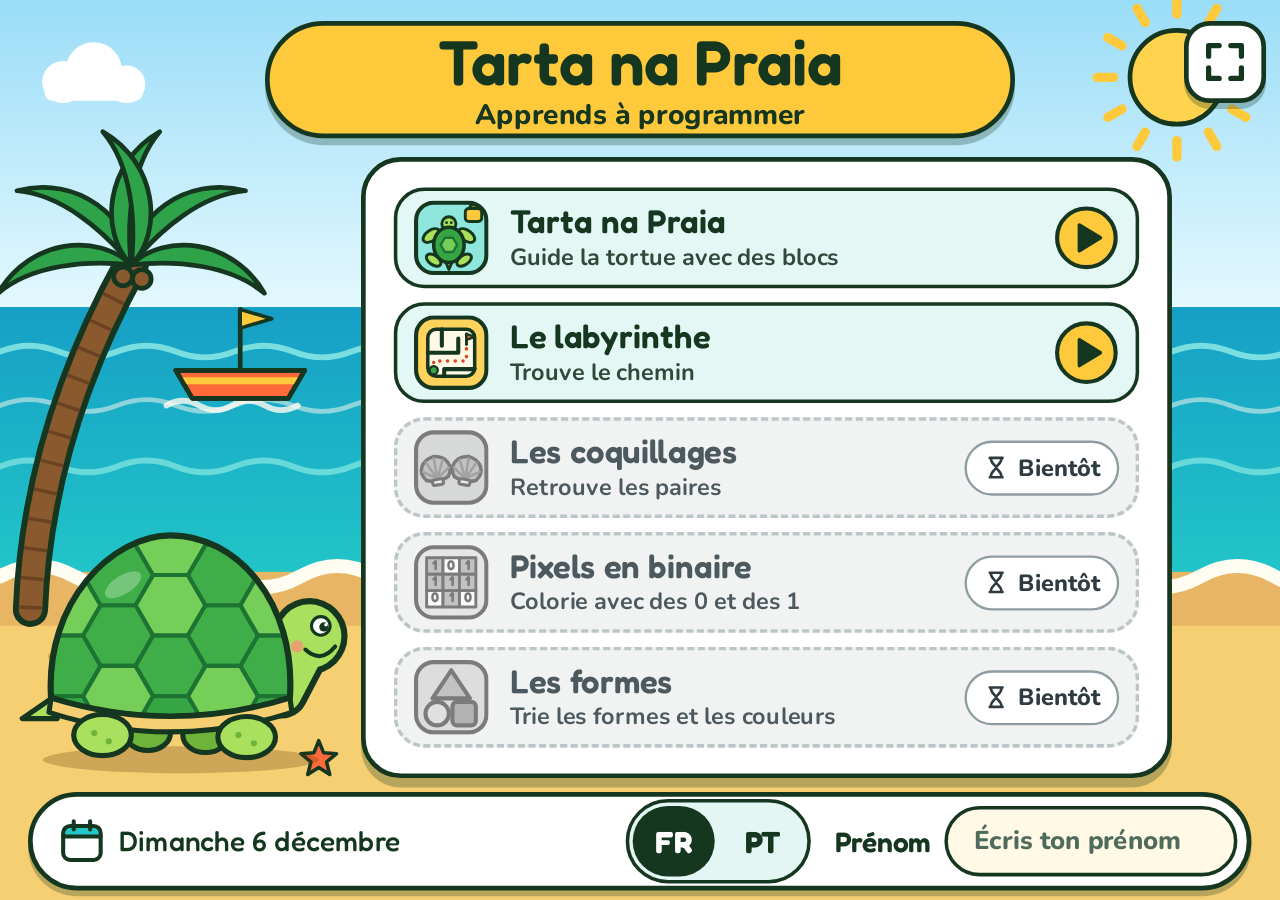
==== commit 67f920d8: "Lanceur et labyrinthe en plein écran, sans bandes - Le décor (ciel, mer, sable) couvre toute la fenê" ====
--- a/index.html
+++ b/index.html
@@ -9,15 +9,16 @@
 <body>
   <div class="scene" id="scene">
     <div class="decor" id="decor"></div>
-    <header class="bandeau">
+    <header class="bandeau" id="bandeau">
       <h1 class="titre" data-texte="titre">Tarta na Praia</h1>
       <p class="sous-titre" data-texte="sous_titre"></p>
     </header>
     <div class="mascotte" id="mascotte"></div>
-    <main class="panneau">
+    <main class="panneau" id="panneau">
       <ul class="liste" id="activites" data-texte-aria="activites"></ul>
     </main>
     <footer class="barre" id="barre"></footer>
+    <button type="button" class="plein-ecran" id="plein-ecran" hidden><svg width="38" height="38" viewBox="0 0 38 38" aria-hidden="true"><path d="M5 14 V5 H14 M24 5 H33 V14 M33 24 V33 H24 M14 33 H5 V24" fill="none" stroke="#15361F" stroke-width="4.5" stroke-linecap="round" stroke-linejoin="round"/></svg></button>
   </div>
   <script src="lanceur/textes.js"></script>
   <script src="lanceur/composants.js"></script>
--- a/lanceur/lanceur.css
+++ b/lanceur/lanceur.css
@@ -1,4 +1,6 @@
-/* Lanceur Tarta-na-Praia — maquette « A · Plage illustrée », scène 1024×768 mise à l'échelle par lanceur.js. */
+/* Lanceur Tarta-na-Praia — maquette « A · Plage illustrée ».
+   Le décor couvre toute la fenêtre ; chaque bloc garde les proportions de la maquette (tailles en px de maquette)
+   et lanceur.js (mettreEnPage) le place et le met à l'échelle selon la taille de la fenêtre. */
 @font-face { font-family:"Fredoka"; src:url("../polices/fredoka-latin.woff2") format("woff2"); font-weight:300 700; font-style:normal; font-display:swap; }
 @font-face { font-family:"Nunito"; src:url("../polices/nunito-latin.woff2") format("woff2"); font-weight:200 1000; font-style:normal; font-display:swap; }
 
@@ -8,21 +10,22 @@
   --ombre-decalee:rgba(21,54,31,.28);
 }
 * { box-sizing:border-box; }
-html, body { margin:0; height:100%; overflow:hidden; background:var(--encre); }
+html, body { margin:0; width:100%; height:100%; height:100dvh; overflow:hidden; background:#9ADDF7; }
 body { font-family:"Nunito", system-ui, sans-serif; color:var(--encre); }
 button, input { font-family:inherit; }
 
-/* position:fixed : la scène non réduite ne doit pas élargir la page (sinon les navigateurs mobiles dézooment). */
-.scene { position:fixed; left:0; top:0; width:1024px; height:768px; overflow:hidden; transform-origin:0 0; background:#9ADDF7; }
-.decor, .decor > svg { position:absolute; left:0; top:0; width:1024px; height:768px; }
+.scene { position:fixed; left:0; top:0; width:100%; height:100%; overflow:hidden; background:#9ADDF7; }
+.decor, .decor > svg { position:absolute; left:0; top:0; width:100%; height:100%; display:block; }
+/* Blocs placés par mettreEnPage() : position et échelle calculées, origine en haut à gauche. */
+.bandeau, .mascotte, .panneau, .barre, .plein-ecran { transform-origin:0 0; }
 
-.bandeau { position:absolute; left:192px; top:18px; width:640px; height:100px; display:flex; flex-direction:column; align-items:center; justify-content:center; background:var(--dore); border:4px solid var(--encre); border-radius:50px; box-shadow:0 6px 0 var(--ombre-decalee); text-align:center; }
+.bandeau { position:absolute; left:0; top:0; width:640px; height:100px; display:flex; flex-direction:column; align-items:center; justify-content:center; background:var(--dore); border:4px solid var(--encre); border-radius:50px; box-shadow:0 6px 0 var(--ombre-decalee); text-align:center; }
 .titre { margin:0; font-family:"Fredoka", sans-serif; font-weight:600; font-size:54px; line-height:1; color:var(--encre); }
 .sous-titre { margin:6px 0 0; font-size:24px; font-weight:800; line-height:1; color:var(--encre); }
 
-.mascotte { position:absolute; left:14px; top:418px; width:290px; height:246px; }
+.mascotte { position:absolute; left:0; top:0; width:290px; height:246px; }
 
-.panneau { position:absolute; left:308px; top:134px; width:692px; height:530px; padding:22px 24px; background:#fff; border:4px solid var(--encre); border-radius:34px; box-shadow:0 8px 0 var(--ombre-decalee); }
+.panneau { position:absolute; left:0; top:0; width:692px; height:530px; padding:22px 24px; background:#fff; border:4px solid var(--encre); border-radius:34px; box-shadow:0 8px 0 var(--ombre-decalee); }
 .liste { list-style:none; margin:0; padding:0; display:flex; flex-direction:column; gap:12px; }
 .ligne { width:100%; height:86px; display:flex; align-items:center; gap:18px; padding:0 14px; text-align:left; cursor:pointer; color:var(--encre); background:var(--creme); border:3px solid #E6D49B; border-radius:26px; transition:transform .12s, background .12s, box-shadow .12s; }
 .ligne.disponible { background:#E3F8F5; border-color:var(--encre); }
@@ -39,10 +42,14 @@
 .nom { display:block; font-family:"Fredoka", sans-serif; font-weight:600; font-size:28px; line-height:1.1; }
 .aide { display:block; margin-top:3px; font-size:20px; font-weight:700; line-height:1.2; color:#2F4A3A; }
 .ligne:disabled .aide { color:#4C5A5F; }
+.termine { flex:none; display:flex; align-items:center; gap:6px; padding:6px 12px; background:#FFF3C4; border:2px solid var(--encre); border-radius:999px; font-size:18px; font-weight:800; color:var(--encre); }
 .bientot { flex:none; display:flex; align-items:center; gap:8px; padding:8px 14px; background:#fff; border:2px solid #8E9DA2; border-radius:999px; font-size:20px; font-weight:800; color:#2E3B40; }
 
-.barre { position:absolute; left:24px; right:24px; top:676px; height:84px; display:flex; align-items:center; gap:20px; padding:0 8px 0 22px; background:#fff; border:4px solid var(--encre); border-radius:42px; box-shadow:0 5px 0 var(--ombre-decalee); }
+.barre { position:absolute; left:0; top:0; width:976px; height:84px; display:flex; align-items:center; gap:20px; padding:0 8px 0 22px; background:#fff; border:4px solid var(--encre); border-radius:42px; box-shadow:0 5px 0 var(--ombre-decalee); }
 .date-boite { flex:1; min-width:0; display:flex; align-items:center; gap:12px; }
+/* Barre étroite (portrait) : la date passe sur sa propre ligne, au-dessus de la langue et du prénom. */
+.barre.etroite { height:156px; flex-wrap:wrap; align-content:center; justify-content:space-between; row-gap:10px; padding:0 22px; border-radius:42px; }
+.barre.etroite .date-boite { flex:1 0 100%; justify-content:center; }
 .date-boite > svg { flex:none; }
 .date { font-family:"Fredoka", sans-serif; font-weight:500; font-size:24px; line-height:1.1; }
 .langues { flex:none; display:flex; gap:6px; padding:3px; background:#E4F6F3; border:3px solid var(--encre); border-radius:36px; }
@@ -55,6 +62,12 @@
 .champ input::placeholder { color:#4F6B5B; opacity:1; }
 .champ input:focus-visible { outline:5px solid var(--focus); outline-offset:2px; }
 
+/* Bouton plein écran : icône seule, masqué si l'API Fullscreen n'existe pas. */
+.plein-ecran { position:absolute; left:0; top:0; width:70px; height:70px; padding:0; display:flex; align-items:center; justify-content:center; background:#fff; border:4px solid var(--encre); border-radius:22px; box-shadow:0 5px 0 var(--ombre-decalee); cursor:pointer; }
+.plein-ecran[hidden] { display:none; }
+.plein-ecran:focus-visible { outline:5px solid var(--focus); outline-offset:3px; }
+.plein-ecran:active { box-shadow:none; }
+
 .vagues { animation:vague 9s linear infinite; }
 .vagues-lentes { animation-duration:15s; }
 @keyframes vague { from { transform:translateX(0); } to { transform:translateX(-100px); } }
